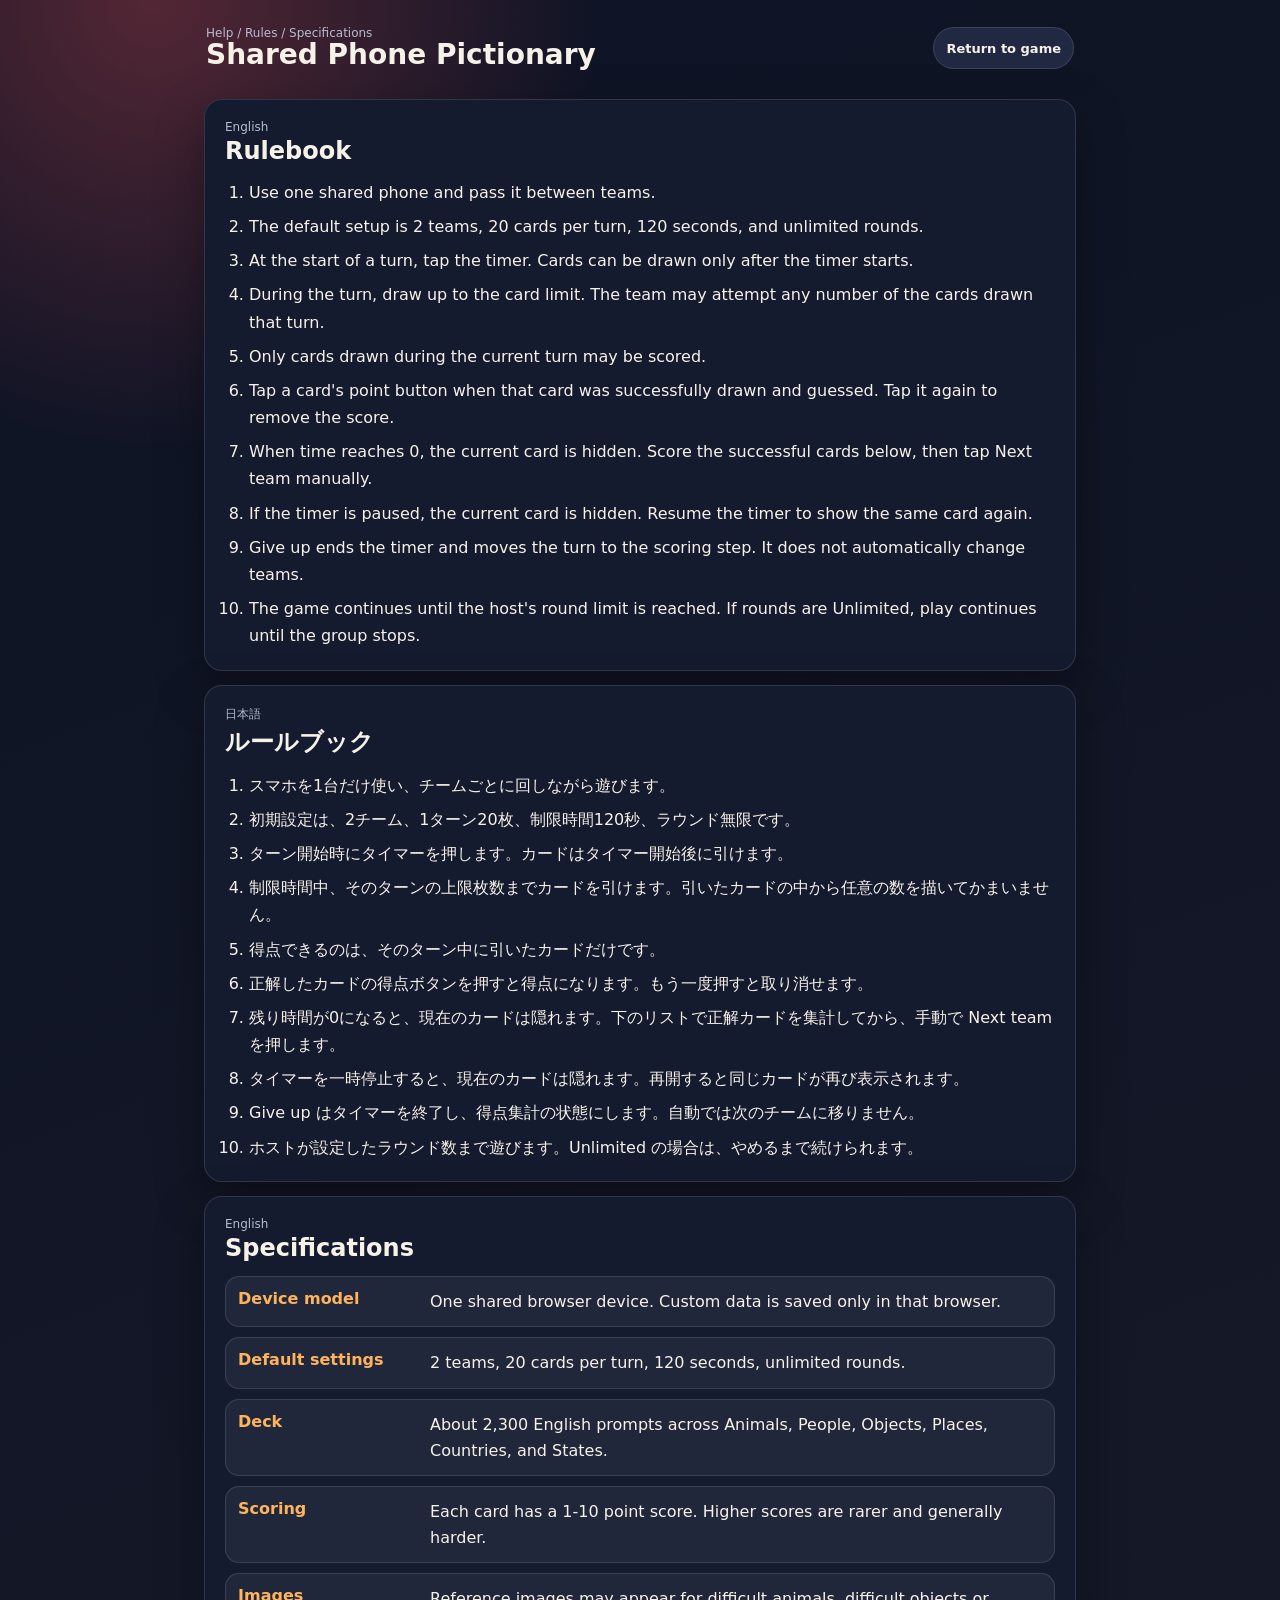
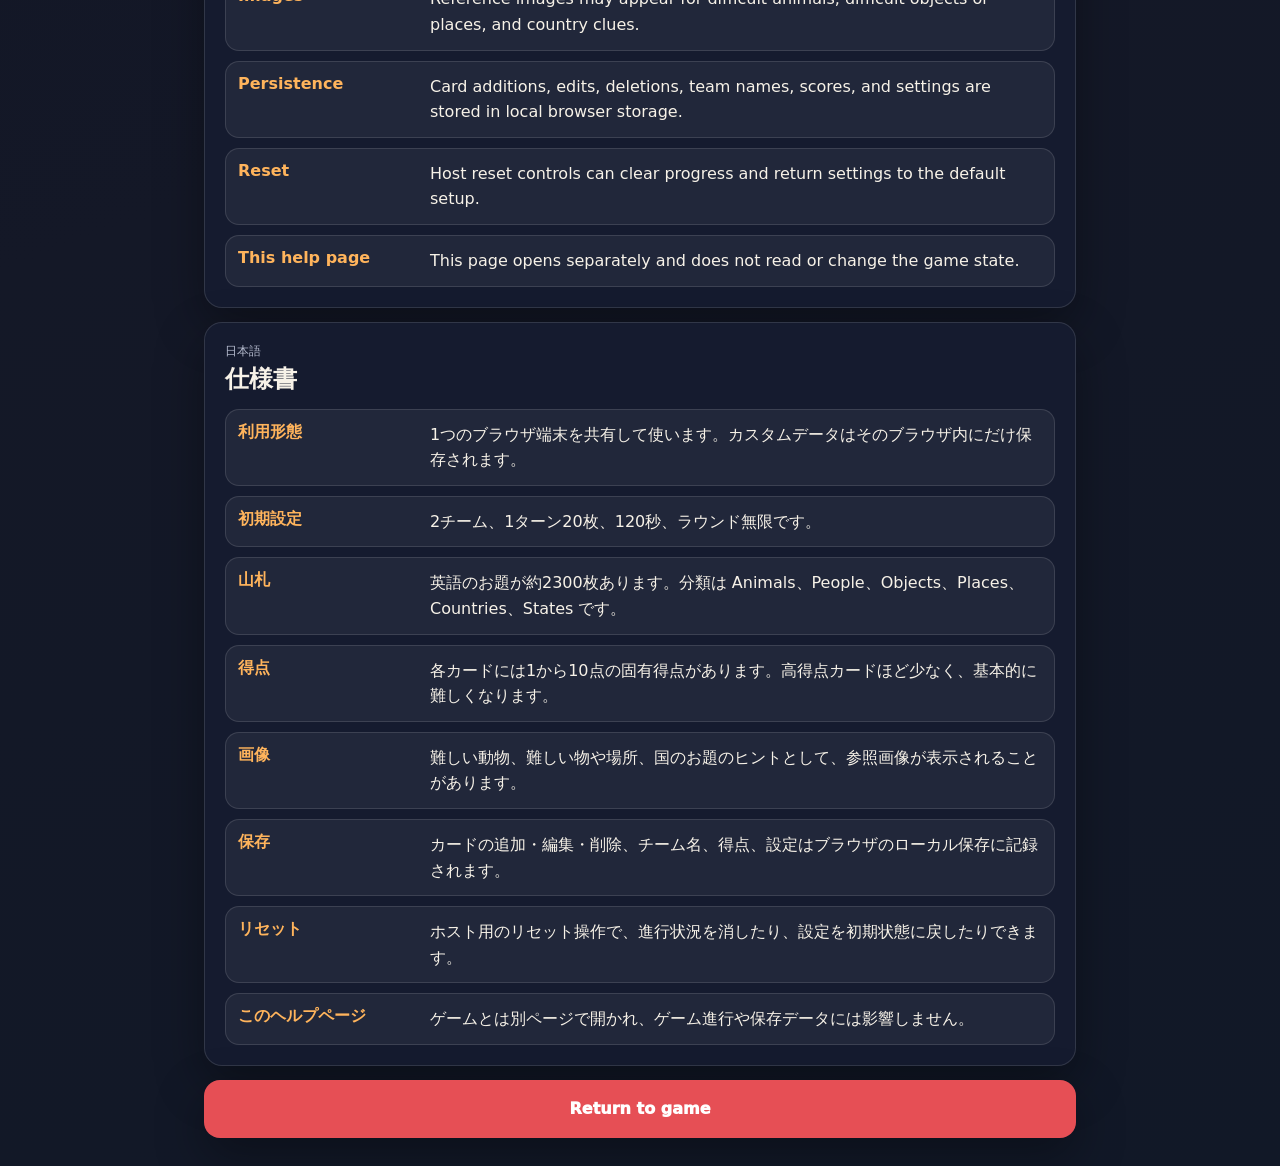
==== rules.html @ 2237b3a7 "Add bilingual rules and specs page" ====
<!doctype html>
<html lang="en">
  <head>
    <meta charset="utf-8" />
    <meta name="viewport" content="width=device-width, initial-scale=1, viewport-fit=cover" />
    <meta name="theme-color" content="#0e1325" />
    <title>Rules and Specs / ルールと仕様</title>
    <link rel="stylesheet" href="styles.css?v=20260805-rules" />
  </head>
  <body>
    <main class="app rules-page">
      <section class="hero rules-hero">
        <div>
          <p class="kicker">Help / Rules / Specifications</p>
          <h1>Shared Phone Pictionary</h1>
        </div>
        <button class="help-button return-to-game" type="button">Return to game</button>
      </section>

      <section class="rules-section">
        <p class="label">English</p>
        <h2>Rulebook</h2>
        <ol>
          <li>Use one shared phone and pass it between teams.</li>
          <li>The default setup is 2 teams, 20 cards per turn, 120 seconds, and unlimited rounds.</li>
          <li>At the start of a turn, tap the timer. Cards can be drawn only after the timer starts.</li>
          <li>During the turn, draw up to the card limit. The team may attempt any number of the cards drawn that turn.</li>
          <li>Only cards drawn during the current turn may be scored.</li>
          <li>Tap a card's point button when that card was successfully drawn and guessed. Tap it again to remove the score.</li>
          <li>When time reaches 0, the current card is hidden. Score the successful cards below, then tap Next team manually.</li>
          <li>If the timer is paused, the current card is hidden. Resume the timer to show the same card again.</li>
          <li>Give up ends the timer and moves the turn to the scoring step. It does not automatically change teams.</li>
          <li>The game continues until the host's round limit is reached. If rounds are Unlimited, play continues until the group stops.</li>
        </ol>
      </section>

      <section class="rules-section">
        <p class="label">日本語</p>
        <h2>ルールブック</h2>
        <ol>
          <li>スマホを1台だけ使い、チームごとに回しながら遊びます。</li>
          <li>初期設定は、2チーム、1ターン20枚、制限時間120秒、ラウンド無限です。</li>
          <li>ターン開始時にタイマーを押します。カードはタイマー開始後に引けます。</li>
          <li>制限時間中、そのターンの上限枚数までカードを引けます。引いたカードの中から任意の数を描いてかまいません。</li>
          <li>得点できるのは、そのターン中に引いたカードだけです。</li>
          <li>正解したカードの得点ボタンを押すと得点になります。もう一度押すと取り消せます。</li>
          <li>残り時間が0になると、現在のカードは隠れます。下のリストで正解カードを集計してから、手動で Next team を押します。</li>
          <li>タイマーを一時停止すると、現在のカードは隠れます。再開すると同じカードが再び表示されます。</li>
          <li>Give up はタイマーを終了し、得点集計の状態にします。自動では次のチームに移りません。</li>
          <li>ホストが設定したラウンド数まで遊びます。Unlimited の場合は、やめるまで続けられます。</li>
        </ol>
      </section>

      <section class="rules-section">
        <p class="label">English</p>
        <h2>Specifications</h2>
        <dl class="spec-list">
          <div><dt>Device model</dt><dd>One shared browser device. Custom data is saved only in that browser.</dd></div>
          <div><dt>Default settings</dt><dd>2 teams, 20 cards per turn, 120 seconds, unlimited rounds.</dd></div>
          <div><dt>Deck</dt><dd>About 2,300 English prompts across Animals, People, Objects, Places, Countries, and States.</dd></div>
          <div><dt>Scoring</dt><dd>Each card has a 1-10 point score. Higher scores are rarer and generally harder.</dd></div>
          <div><dt>Images</dt><dd>Reference images may appear for difficult animals, difficult objects or places, and country clues.</dd></div>
          <div><dt>Persistence</dt><dd>Card additions, edits, deletions, team names, scores, and settings are stored in local browser storage.</dd></div>
          <div><dt>Reset</dt><dd>Host reset controls can clear progress and return settings to the default setup.</dd></div>
          <div><dt>This help page</dt><dd>This page opens separately and does not read or change the game state.</dd></div>
        </dl>
      </section>

      <section class="rules-section">
        <p class="label">日本語</p>
        <h2>仕様書</h2>
        <dl class="spec-list">
          <div><dt>利用形態</dt><dd>1つのブラウザ端末を共有して使います。カスタムデータはそのブラウザ内にだけ保存されます。</dd></div>
          <div><dt>初期設定</dt><dd>2チーム、1ターン20枚、120秒、ラウンド無限です。</dd></div>
          <div><dt>山札</dt><dd>英語のお題が約2300枚あります。分類は Animals、People、Objects、Places、Countries、States です。</dd></div>
          <div><dt>得点</dt><dd>各カードには1から10点の固有得点があります。高得点カードほど少なく、基本的に難しくなります。</dd></div>
          <div><dt>画像</dt><dd>難しい動物、難しい物や場所、国のお題のヒントとして、参照画像が表示されることがあります。</dd></div>
          <div><dt>保存</dt><dd>カードの追加・編集・削除、チーム名、得点、設定はブラウザのローカル保存に記録されます。</dd></div>
          <div><dt>リセット</dt><dd>ホスト用のリセット操作で、進行状況を消したり、設定を初期状態に戻したりできます。</dd></div>
          <div><dt>このヘルプページ</dt><dd>ゲームとは別ページで開かれ、ゲーム進行や保存データには影響しません。</dd></div>
        </dl>
      </section>

      <button class="return-bar return-to-game" type="button">Return to game</button>
    </main>
    <script>
      document.querySelectorAll(".return-to-game").forEach((button) => {
        button.addEventListener("click", () => {
          if (window.opener && !window.opener.closed) {
            window.opener.focus();
            window.close();
            window.setTimeout(() => {
              if (!window.closed) window.location.href = "index.html";
            }, 150);
            return;
          }
          window.location.href = "index.html";
        });
      });
    </script>
  </body>
</html>
---- styles.css ----
:root {
  --bg: #0e1325;
  --surface: #171d33;
  --surface-2: #202842;
  --text: #f7f2e8;
  --muted: #b7bdd0;
  --accent: #e64f55;
  --accent-2: #ffb45c;
  --line: rgba(255, 255, 255, 0.12);
  --shadow: 0 18px 48px rgba(0, 0, 0, 0.34);
  font-family: system-ui, -apple-system, BlinkMacSystemFont, "Segoe UI", sans-serif;
}

* {
  box-sizing: border-box;
}

body {
  margin: 0;
  min-height: 100vh;
  background:
    radial-gradient(circle at 12% 0%, color-mix(in srgb, var(--accent) 32%, transparent), transparent 28rem),
    linear-gradient(160deg, var(--bg), #141827 58%, #111827);
  color: var(--text);
}

button,
input,
select {
  font: inherit;
}

button {
  border: 0;
  color: inherit;
  cursor: pointer;
}

button:disabled {
  cursor: not-allowed;
  opacity: 0.45;
}

.app {
  width: min(100%, 560px);
  margin: 0 auto;
  padding: max(16px, env(safe-area-inset-top)) 14px max(28px, env(safe-area-inset-bottom));
}

.hero {
  display: flex;
  align-items: center;
  justify-content: space-between;
  gap: 12px;
  padding: 6px 2px 14px;
}

.kicker,
.label,
.subtle {
  margin: 0;
  color: var(--muted);
  font-size: 12px;
  letter-spacing: 0;
}

h1,
h2,
h3,
p {
  margin-top: 0;
}

h1 {
  margin-bottom: 0;
  font-size: 28px;
  line-height: 1.1;
}

h2 {
  margin-bottom: 0;
  font-size: 24px;
}

.icon-button {
  width: 46px;
  height: 46px;
  border-radius: 50%;
  background: var(--surface-2);
  box-shadow: inset 0 0 0 1px var(--line);
}

.hero-actions {
  display: flex;
  align-items: center;
  gap: 8px;
  flex-shrink: 0;
}

.help-button {
  min-height: 42px;
  display: inline-flex;
  align-items: center;
  justify-content: center;
  padding: 0 13px;
  border-radius: 999px;
  background: var(--surface-2);
  box-shadow: inset 0 0 0 1px var(--line);
  color: var(--text);
  font-size: 13px;
  font-weight: 900;
  text-decoration: none;
  white-space: nowrap;
}

.help-button.return-to-game {
  border: 0;
  cursor: pointer;
}

.rules-banner {
  min-height: 58px;
  margin-bottom: 14px;
  padding: 12px 15px;
  display: flex;
  align-items: center;
  justify-content: space-between;
  gap: 12px;
  border-radius: 18px;
  background: linear-gradient(135deg, color-mix(in srgb, var(--accent-2) 86%, white), var(--accent));
  color: #22160d;
  box-shadow: 0 14px 34px rgba(0, 0, 0, 0.24);
  text-decoration: none;
}

.rules-banner strong {
  font-size: 18px;
  font-weight: 950;
}

.rules-banner span {
  color: rgba(34, 22, 13, 0.76);
  font-size: 13px;
  font-weight: 850;
  text-align: right;
}

.turn-card,
.panel,
.host {
  background: color-mix(in srgb, var(--surface) 92%, black);
  border: 1px solid var(--line);
  border-radius: 22px;
  box-shadow: var(--shadow);
}

.turn-card {
  padding: 18px;
}

.turn-top,
.timer-row,
.panel-head,
.host-actions {
  display: flex;
  align-items: center;
  justify-content: space-between;
  gap: 12px;
}

.round-pill {
  min-width: 56px;
  padding: 8px 10px;
  border-radius: 999px;
  background: color-mix(in srgb, var(--accent) 20%, var(--surface-2));
  text-align: center;
  font-weight: 800;
}

.timer-row {
  margin: 18px 0;
}

.timer {
  flex: 1;
  min-height: 92px;
  border-radius: 20px;
  background: var(--accent);
  box-shadow: inset 0 -8px 0 rgba(0, 0, 0, 0.12);
  display: grid;
  place-content: center;
}

.timer span {
  display: block;
  font-size: 48px;
  font-weight: 900;
  line-height: 0.95;
}

.timer small {
  color: rgba(255, 255, 255, 0.84);
  font-weight: 700;
}

.give-up {
  width: 108px;
  min-height: 92px;
  border-radius: 18px;
  background: #343b53;
  font-weight: 800;
}

.prompt {
  min-height: 184px;
  padding: 18px;
  border-radius: 20px;
  background:
    linear-gradient(135deg, rgba(255, 255, 255, 0.09), rgba(255, 255, 255, 0.02)),
    color-mix(in srgb, var(--accent) 12%, var(--surface-2));
  border: 1px solid var(--line);
}

.prompt-image {
  width: 100%;
  margin-bottom: 14px;
  display: grid;
  grid-template-columns: repeat(auto-fit, minmax(128px, 1fr));
  gap: 10px;
}

.prompt-image figure {
  margin: 0;
  overflow: hidden;
  border-radius: 16px;
  background: rgba(0, 0, 0, 0.18);
  border: 1px solid var(--line);
}

.prompt-image img {
  display: block;
  width: 100%;
  aspect-ratio: 16 / 10;
  object-fit: cover;
}

.prompt-image figcaption {
  padding: 7px 9px;
  color: var(--muted);
  font-size: 12px;
  font-weight: 800;
}

.prompt p {
  color: var(--accent-2);
  font-weight: 800;
}

.prompt h3 {
  margin: 12px 0 18px;
  font-size: clamp(34px, 12vw, 56px);
  line-height: 1.03;
  overflow-wrap: anywhere;
}

.prompt.waiting h3 {
  font-size: clamp(30px, 9vw, 44px);
}

.prompt-meta {
  display: flex;
  justify-content: space-between;
  align-items: center;
  color: var(--muted);
}

.prompt-meta strong {
  color: var(--text);
  font-size: 26px;
}

.prompt.waiting .prompt-meta strong:empty {
  display: none;
}

.primary,
.secondary,
.host-actions button,
.card-form button {
  width: 100%;
  min-height: 54px;
  border-radius: 16px;
  background: var(--surface-2);
  color: var(--text);
  font-weight: 900;
}

.primary {
  margin-top: 14px;
  background: linear-gradient(135deg, var(--accent-2), var(--accent));
  color: var(--text);
}

.secondary {
  margin-top: 10px;
  background: var(--surface-2);
}

.panel,
.host {
  margin-top: 14px;
  padding: 16px;
}

.drawn-list,
.scoreboard,
.library-list {
  display: grid;
  gap: 9px;
  margin-top: 12px;
}

.empty {
  color: var(--muted);
  padding: 16px;
  border: 1px dashed var(--line);
  border-radius: 16px;
  text-align: center;
}

.drawn-card,
.score-row,
.library-item {
  display: grid;
  grid-template-columns: 1fr auto;
  gap: 10px;
  align-items: center;
  padding: 12px;
  border-radius: 16px;
  background: rgba(255, 255, 255, 0.055);
  border: 1px solid var(--line);
}

.drawn-card.scored {
  background: color-mix(in srgb, var(--accent) 26%, var(--surface-2));
  border-color: color-mix(in srgb, var(--accent) 70%, white);
}

.card-title {
  margin: 0 0 4px;
  font-weight: 850;
  overflow-wrap: anywhere;
}

.card-info {
  color: var(--muted);
  font-size: 12px;
}

.score-button,
.detail-button,
.mini-button {
  min-height: 40px;
  padding: 0 12px;
  border-radius: 12px;
  background: var(--surface-2);
  font-weight: 850;
}

.score-button.on {
  background: var(--accent-2);
  color: #25170c;
}

.score-row {
  grid-template-columns: auto 1fr auto;
}

.team-dot {
  width: 18px;
  height: 18px;
  border-radius: 50%;
  background: var(--accent);
}

.score-detail {
  grid-column: 1 / -1;
  display: none;
  color: var(--muted);
  font-size: 13px;
  line-height: 1.6;
}

.score-row.open .score-detail {
  display: block;
}

.host summary {
  cursor: pointer;
  font-weight: 900;
  min-height: 42px;
  display: flex;
  align-items: center;
}

.host-grid,
.card-form {
  display: grid;
  grid-template-columns: repeat(2, 1fr);
  gap: 10px;
  margin-top: 12px;
}

label {
  color: var(--muted);
  font-size: 12px;
  font-weight: 800;
}

input,
select {
  width: 100%;
  min-height: 44px;
  margin-top: 5px;
  border: 1px solid var(--line);
  border-radius: 12px;
  background: #11172a;
  color: var(--text);
  padding: 0 12px;
}

.host-actions {
  margin-top: 12px;
  display: grid;
  grid-template-columns: 1fr;
}

.team-editor,
.library {
  margin-top: 18px;
}

#teamNameList {
  display: grid;
  gap: 8px;
  margin-top: 8px;
}

.team-name-row {
  display: grid;
  grid-template-columns: 26px 1fr;
  gap: 8px;
  align-items: center;
}

.team-name-row i {
  width: 22px;
  height: 22px;
  border-radius: 50%;
  background: var(--team-color);
}

.card-form {
  grid-template-columns: 1fr 0.8fr 0.6fr;
}

.card-form button {
  grid-column: 1 / -1;
}

.library-list {
  max-height: 340px;
  overflow: auto;
  padding-right: 2px;
}

.library-item {
  grid-template-columns: auto 1fr auto auto;
}

.library-item input,
.library-item select {
  margin: 0;
}

.card-number {
  min-width: 72px;
  color: var(--accent-2);
  font-size: 12px;
  font-weight: 900;
}

.finished {
  pointer-events: none;
  opacity: 0.72;
}

.rules-page {
  width: min(100%, 900px);
}

.rules-hero {
  padding-top: 10px;
}

.rules-section {
  margin-top: 14px;
  padding: 20px;
  background: color-mix(in srgb, var(--surface) 92%, black);
  border: 1px solid var(--line);
  border-radius: 18px;
  box-shadow: var(--shadow);
}

.return-bar {
  width: 100%;
  min-height: 58px;
  margin-top: 14px;
  border-radius: 16px;
  background: var(--accent);
  color: white;
  font-weight: 950;
  box-shadow: var(--shadow);
}

.rules-section h2 {
  margin: 3px 0 14px;
}

.rules-section ol {
  margin: 0;
  padding-left: 24px;
  line-height: 1.7;
}

.rules-section li + li {
  margin-top: 7px;
}

.spec-list {
  display: grid;
  gap: 10px;
  margin: 0;
}

.spec-list div {
  display: grid;
  grid-template-columns: 180px 1fr;
  gap: 12px;
  padding: 12px;
  border-radius: 14px;
  background: rgba(255, 255, 255, 0.055);
  border: 1px solid var(--line);
}

.spec-list dt {
  color: var(--accent-2);
  font-weight: 900;
}

.spec-list dd {
  margin: 0;
  color: var(--text);
  line-height: 1.6;
}

@media (max-width: 380px) {
  .timer span {
    font-size: 40px;
  }

  .give-up {
    width: 92px;
  }

  .host-grid {
    grid-template-columns: 1fr;
  }

  .library-item {
    grid-template-columns: 1fr auto;
  }

  .library-item input {
    grid-column: 1 / -1;
  }

  .hero {
    align-items: flex-start;
  }

  .hero-actions {
    flex-direction: column;
  }

  .spec-list div {
    grid-template-columns: 1fr;
  }
}
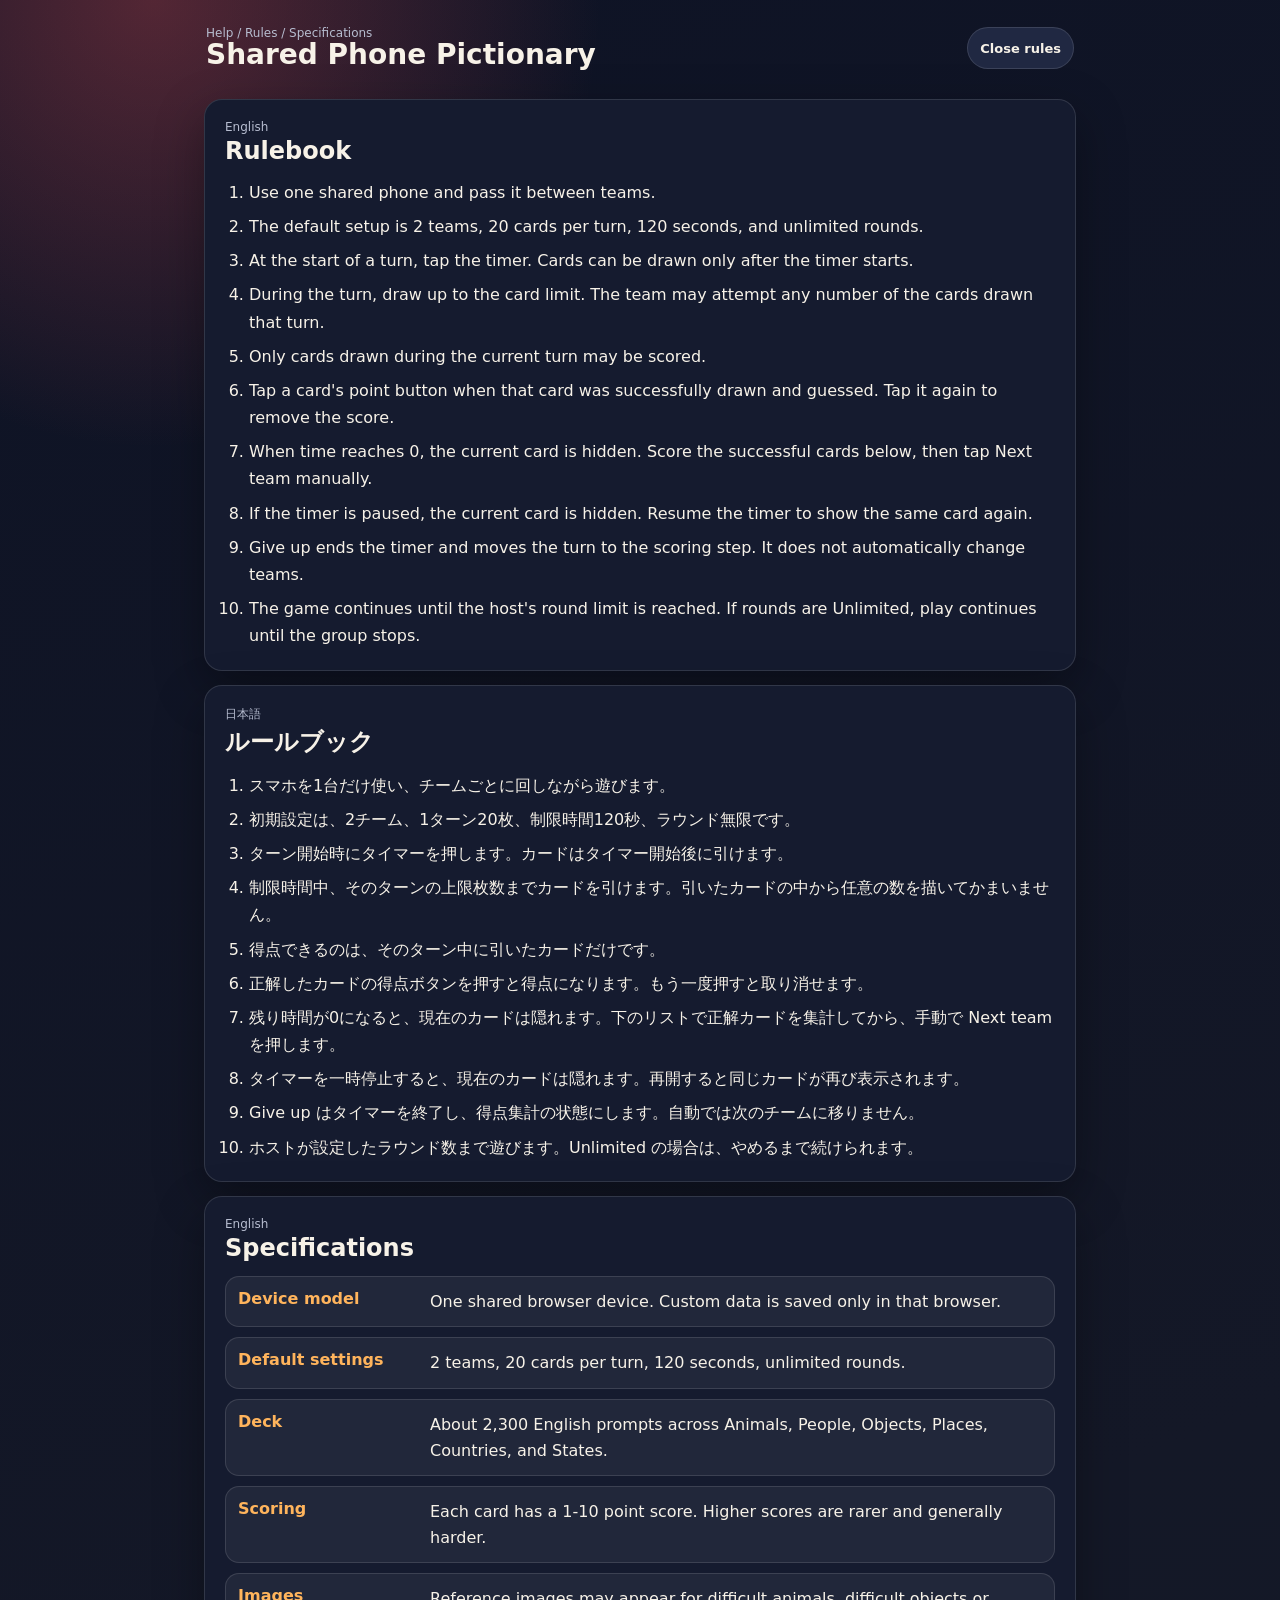
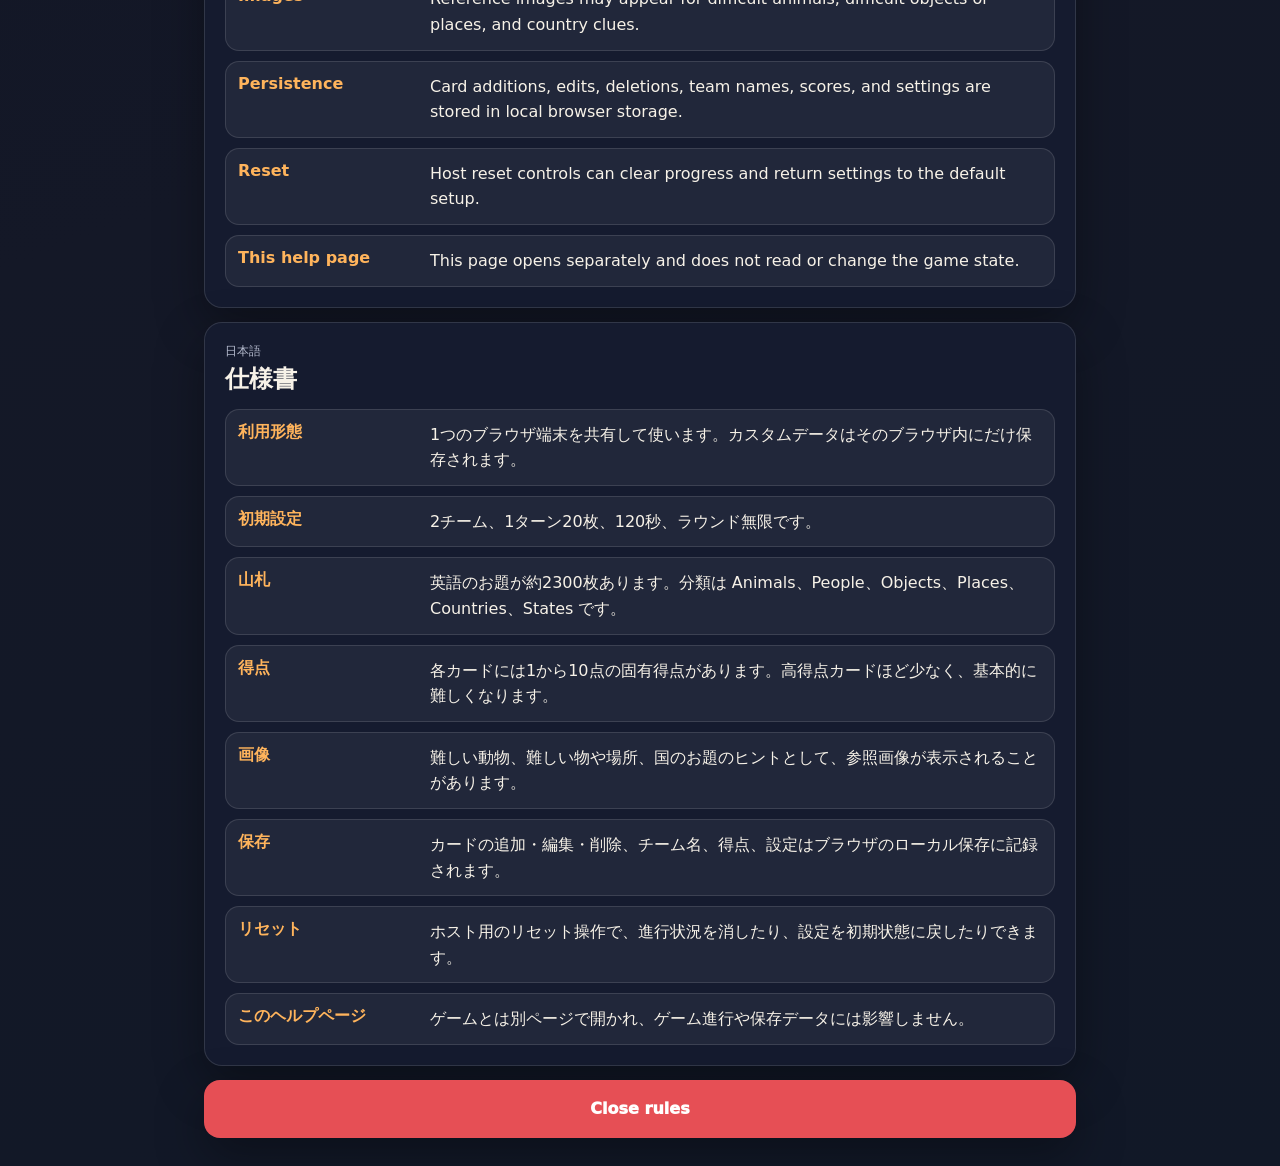
==== commit 2d9dc3bf: "Show closed message when rules tab cannot close" ====
--- a/rules.html
+++ b/rules.html
@@ -14,7 +14,7 @@
           <p class="kicker">Help / Rules / Specifications</p>
           <h1>Shared Phone Pictionary</h1>
         </div>
-        <button class="help-button return-to-game" type="button">Return to game</button>
+        <button class="help-button return-to-game" type="button">Close rules</button>
       </section>
 
       <section class="rules-section">
@@ -81,20 +81,35 @@
         </dl>
       </section>
 
-      <button class="return-bar return-to-game" type="button">Return to game</button>
+      <section class="rules-closed" id="rulesClosed" hidden>
+        <p class="label">Rules closed</p>
+        <h2>Return to the game tab</h2>
+        <p>This rulebook did not change the game. You can close this tab or switch back to the original game tab.</p>
+        <p>ルールブックはゲームに影響していません。このタブを閉じるか、元のゲームタブに戻ってください。</p>
+      </section>
+
+      <button class="return-bar return-to-game" type="button">Close rules</button>
     </main>
     <script>
+      function showClosedMessage() {
+        document.querySelectorAll(".rules-section, .rules-hero, .return-bar").forEach((item) => {
+          item.hidden = true;
+        });
+        document.getElementById("rulesClosed").hidden = false;
+        document.title = "Rules closed / ルールブックを閉じました";
+      }
+
       document.querySelectorAll(".return-to-game").forEach((button) => {
         button.addEventListener("click", () => {
           if (window.opener && !window.opener.closed) {
             window.opener.focus();
             window.close();
             window.setTimeout(() => {
-              if (!window.closed) window.location.href = "index.html";
+              if (!window.closed) showClosedMessage();
             }, 150);
             return;
           }
-          window.location.href = "index.html";
+          showClosedMessage();
         });
       });
     </script>
--- a/styles.css
+++ b/styles.css
@@ -503,7 +503,8 @@
   padding-top: 10px;
 }
 
-.rules-section {
+.rules-section,
+.rules-closed {
   margin-top: 14px;
   padding: 20px;
   background: color-mix(in srgb, var(--surface) 92%, black);
@@ -527,6 +528,27 @@
   margin: 3px 0 14px;
 }
 
+.rules-closed {
+  min-height: 70vh;
+  display: grid;
+  align-content: center;
+}
+
+.rules-closed[hidden] {
+  display: none;
+}
+
+.rules-closed h2 {
+  margin: 4px 0 12px;
+  font-size: 34px;
+}
+
+.rules-closed p {
+  margin-bottom: 10px;
+  color: var(--muted);
+  line-height: 1.6;
+}
+
 .rules-section ol {
   margin: 0;
   padding-left: 24px;
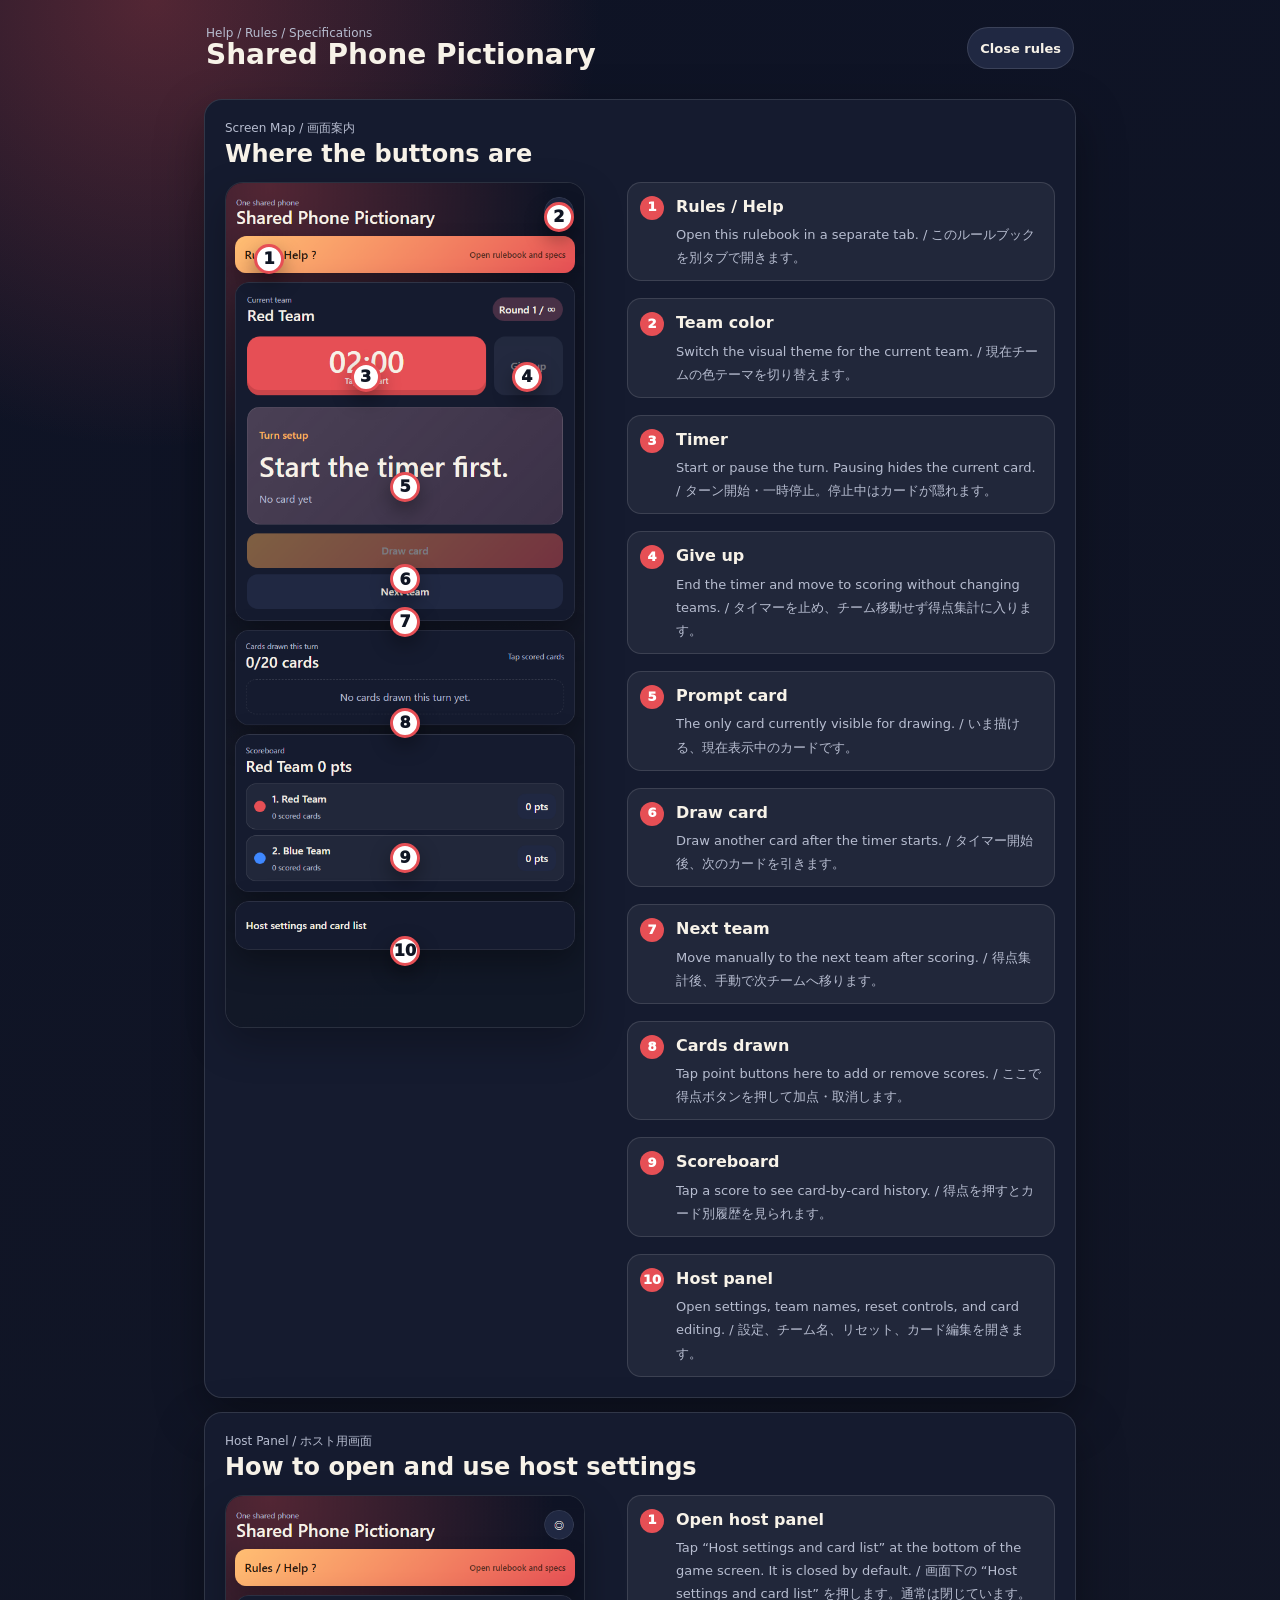
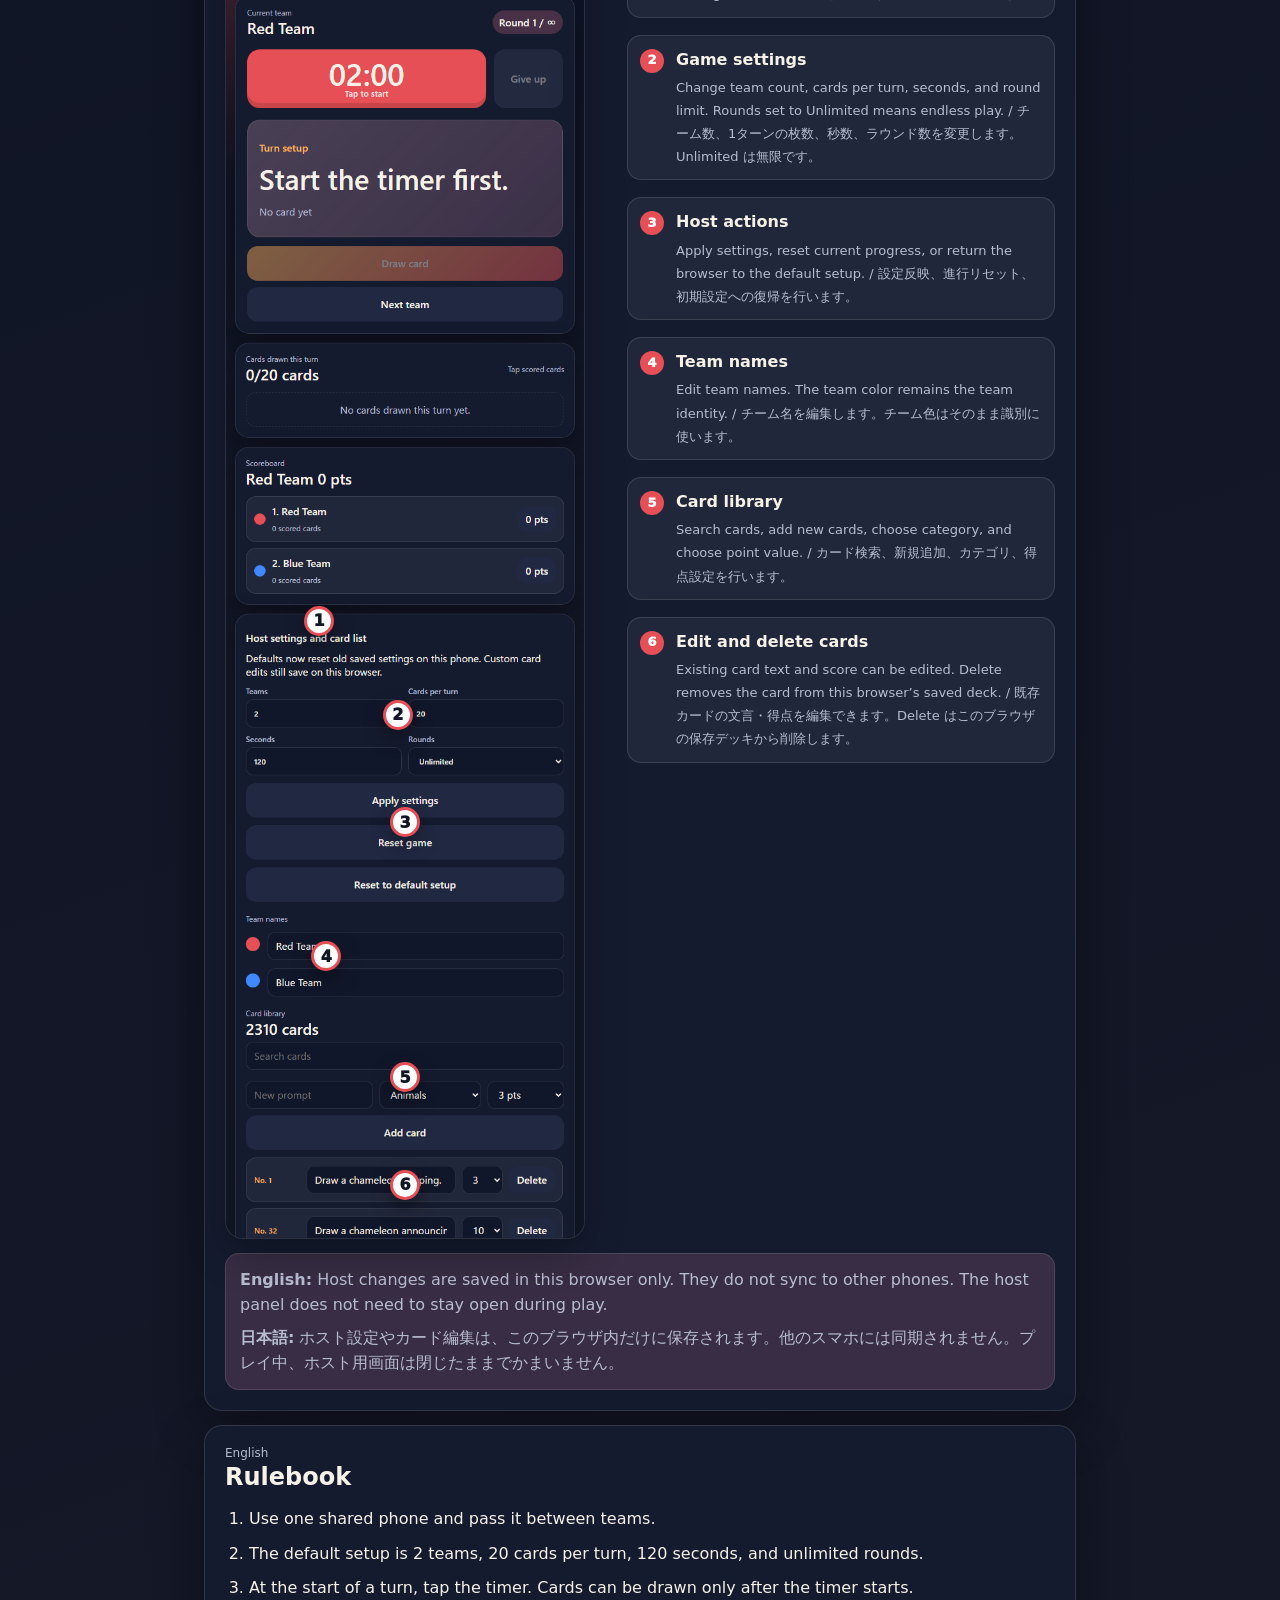
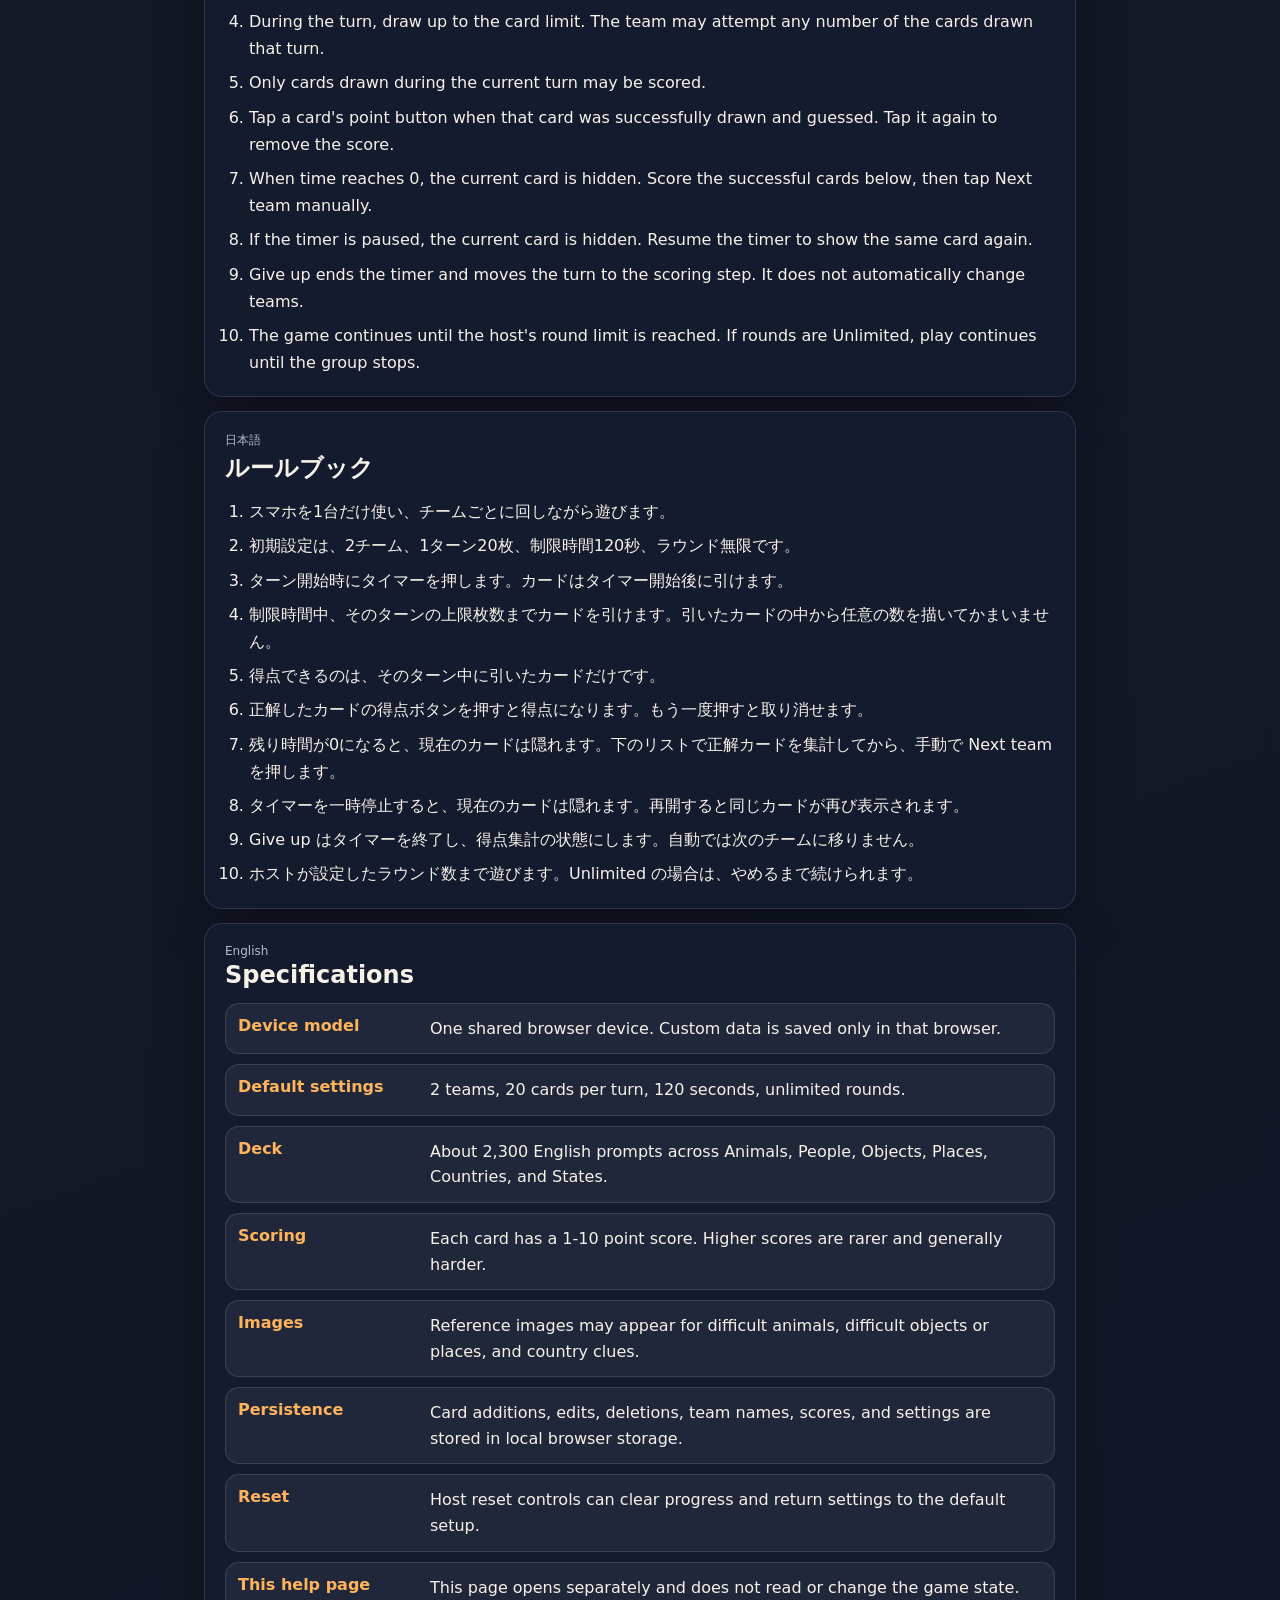
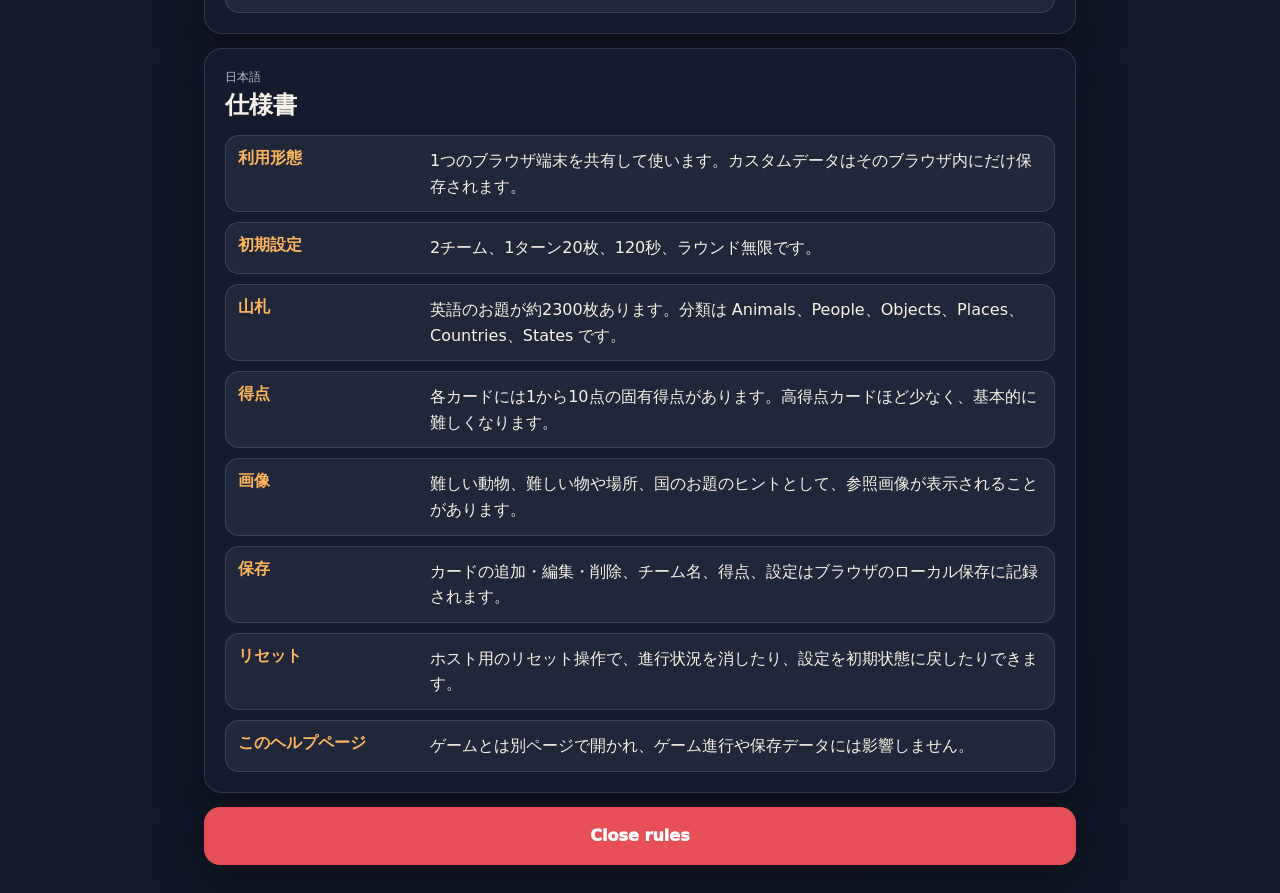
==== commit d2d2f298: "Add visual guide and host panel documentation" ====
--- a/rules.html
+++ b/rules.html
@@ -5,7 +5,7 @@
     <meta name="viewport" content="width=device-width, initial-scale=1, viewport-fit=cover" />
     <meta name="theme-color" content="#0e1325" />
     <title>Rules and Specs / ルールと仕様</title>
-    <link rel="stylesheet" href="styles.css?v=20260805-rules" />
+    <link rel="stylesheet" href="styles.css?v=20260805-guide" />
   </head>
   <body>
     <main class="app rules-page">
@@ -15,6 +15,66 @@
           <h1>Shared Phone Pictionary</h1>
         </div>
         <button class="help-button return-to-game" type="button">Close rules</button>
+      </section>
+
+      <section class="rules-section">
+        <p class="label">Screen Map / 画面案内</p>
+        <h2>Where the buttons are</h2>
+        <div class="screen-guide">
+          <div class="screenshot-frame">
+            <img src="assets/game-screen.png" alt="Main game screen with numbered button locations" />
+            <span class="callout" style="--x: 12%; --y: 9%;">1</span>
+            <span class="callout" style="--x: 93%; --y: 4%;">2</span>
+            <span class="callout" style="--x: 39%; --y: 23%;">3</span>
+            <span class="callout" style="--x: 84%; --y: 23%;">4</span>
+            <span class="callout" style="--x: 50%; --y: 36%;">5</span>
+            <span class="callout" style="--x: 50%; --y: 47%;">6</span>
+            <span class="callout" style="--x: 50%; --y: 52%;">7</span>
+            <span class="callout" style="--x: 50%; --y: 64%;">8</span>
+            <span class="callout" style="--x: 50%; --y: 80%;">9</span>
+            <span class="callout" style="--x: 50%; --y: 91%;">10</span>
+          </div>
+          <ol class="guide-list">
+            <li><strong>Rules / Help</strong><span>Open this rulebook in a separate tab. / このルールブックを別タブで開きます。</span></li>
+            <li><strong>Team color</strong><span>Switch the visual theme for the current team. / 現在チームの色テーマを切り替えます。</span></li>
+            <li><strong>Timer</strong><span>Start or pause the turn. Pausing hides the current card. / ターン開始・一時停止。停止中はカードが隠れます。</span></li>
+            <li><strong>Give up</strong><span>End the timer and move to scoring without changing teams. / タイマーを止め、チーム移動せず得点集計に入ります。</span></li>
+            <li><strong>Prompt card</strong><span>The only card currently visible for drawing. / いま描ける、現在表示中のカードです。</span></li>
+            <li><strong>Draw card</strong><span>Draw another card after the timer starts. / タイマー開始後、次のカードを引きます。</span></li>
+            <li><strong>Next team</strong><span>Move manually to the next team after scoring. / 得点集計後、手動で次チームへ移ります。</span></li>
+            <li><strong>Cards drawn</strong><span>Tap point buttons here to add or remove scores. / ここで得点ボタンを押して加点・取消します。</span></li>
+            <li><strong>Scoreboard</strong><span>Tap a score to see card-by-card history. / 得点を押すとカード別履歴を見られます。</span></li>
+            <li><strong>Host panel</strong><span>Open settings, team names, reset controls, and card editing. / 設定、チーム名、リセット、カード編集を開きます。</span></li>
+          </ol>
+        </div>
+      </section>
+
+      <section class="rules-section">
+        <p class="label">Host Panel / ホスト用画面</p>
+        <h2>How to open and use host settings</h2>
+        <div class="screen-guide">
+          <div class="screenshot-frame">
+            <img src="assets/host-screen.png" alt="Host settings panel with numbered control locations" />
+            <span class="callout" style="--x: 26%; --y: 54%;">1</span>
+            <span class="callout" style="--x: 48%; --y: 61%;">2</span>
+            <span class="callout" style="--x: 50%; --y: 69%;">3</span>
+            <span class="callout" style="--x: 28%; --y: 79%;">4</span>
+            <span class="callout" style="--x: 50%; --y: 88%;">5</span>
+            <span class="callout" style="--x: 50%; --y: 96%;">6</span>
+          </div>
+          <ol class="guide-list">
+            <li><strong>Open host panel</strong><span>Tap “Host settings and card list” at the bottom of the game screen. It is closed by default. / 画面下の “Host settings and card list” を押します。通常は閉じています。</span></li>
+            <li><strong>Game settings</strong><span>Change team count, cards per turn, seconds, and round limit. Rounds set to Unlimited means endless play. / チーム数、1ターンの枚数、秒数、ラウンド数を変更します。Unlimited は無限です。</span></li>
+            <li><strong>Host actions</strong><span>Apply settings, reset current progress, or return the browser to the default setup. / 設定反映、進行リセット、初期設定への復帰を行います。</span></li>
+            <li><strong>Team names</strong><span>Edit team names. The team color remains the team identity. / チーム名を編集します。チーム色はそのまま識別に使います。</span></li>
+            <li><strong>Card library</strong><span>Search cards, add new cards, choose category, and choose point value. / カード検索、新規追加、カテゴリ、得点設定を行います。</span></li>
+            <li><strong>Edit and delete cards</strong><span>Existing card text and score can be edited. Delete removes the card from this browser’s saved deck. / 既存カードの文言・得点を編集できます。Delete はこのブラウザの保存デッキから削除します。</span></li>
+          </ol>
+        </div>
+        <div class="host-spec-note">
+          <p><strong>English:</strong> Host changes are saved in this browser only. They do not sync to other phones. The host panel does not need to stay open during play.</p>
+          <p><strong>日本語:</strong> ホスト設定やカード編集は、このブラウザ内だけに保存されます。他のスマホには同期されません。プレイ中、ホスト用画面は閉じたままでかまいません。</p>
+        </div>
       </section>
 
       <section class="rules-section">
--- a/styles.css
+++ b/styles.css
@@ -559,6 +559,108 @@
   margin-top: 7px;
 }
 
+.screen-guide {
+  display: grid;
+  grid-template-columns: minmax(260px, 360px) 1fr;
+  gap: 18px;
+  align-items: start;
+}
+
+.screenshot-frame {
+  position: relative;
+  overflow: hidden;
+  border-radius: 18px;
+  border: 1px solid var(--line);
+  background: #0d1324;
+  box-shadow: 0 16px 38px rgba(0, 0, 0, 0.26);
+}
+
+.screenshot-frame img {
+  display: block;
+  width: 100%;
+  height: auto;
+}
+
+.callout {
+  position: absolute;
+  left: var(--x);
+  top: var(--y);
+  width: 30px;
+  height: 30px;
+  transform: translate(-50%, -50%);
+  display: grid;
+  place-items: center;
+  border-radius: 50%;
+  background: #ffffff;
+  color: #101624;
+  border: 3px solid var(--accent);
+  font-weight: 950;
+  box-shadow: 0 8px 20px rgba(0, 0, 0, 0.36);
+}
+
+.guide-list {
+  display: grid;
+  gap: 10px;
+  margin: 0;
+  padding: 0;
+  list-style: none;
+  counter-reset: guide;
+}
+
+.guide-list li {
+  counter-increment: guide;
+  position: relative;
+  padding: 12px 12px 12px 48px;
+  border-radius: 14px;
+  background: rgba(255, 255, 255, 0.055);
+  border: 1px solid var(--line);
+  line-height: 1.45;
+}
+
+.guide-list li::before {
+  content: counter(guide);
+  position: absolute;
+  left: 12px;
+  top: 13px;
+  width: 24px;
+  height: 24px;
+  display: grid;
+  place-items: center;
+  border-radius: 50%;
+  background: var(--accent);
+  color: white;
+  font-size: 13px;
+  font-weight: 950;
+}
+
+.guide-list strong {
+  display: block;
+  margin-bottom: 4px;
+}
+
+.guide-list span {
+  color: var(--muted);
+  font-size: 13px;
+}
+
+.host-spec-note {
+  margin-top: 14px;
+  padding: 14px;
+  border-radius: 14px;
+  background: color-mix(in srgb, var(--accent) 12%, var(--surface-2));
+  border: 1px solid var(--line);
+}
+
+.host-spec-note p {
+  margin: 0;
+  color: var(--muted);
+  line-height: 1.55;
+}
+
+.host-spec-note p + p {
+  margin-top: 8px;
+}
+
 .spec-list {
   display: grid;
   gap: 10px;
@@ -618,4 +720,8 @@
   .spec-list div {
     grid-template-columns: 1fr;
   }
-}
+
+  .screen-guide {
+    grid-template-columns: 1fr;
+  }
+}
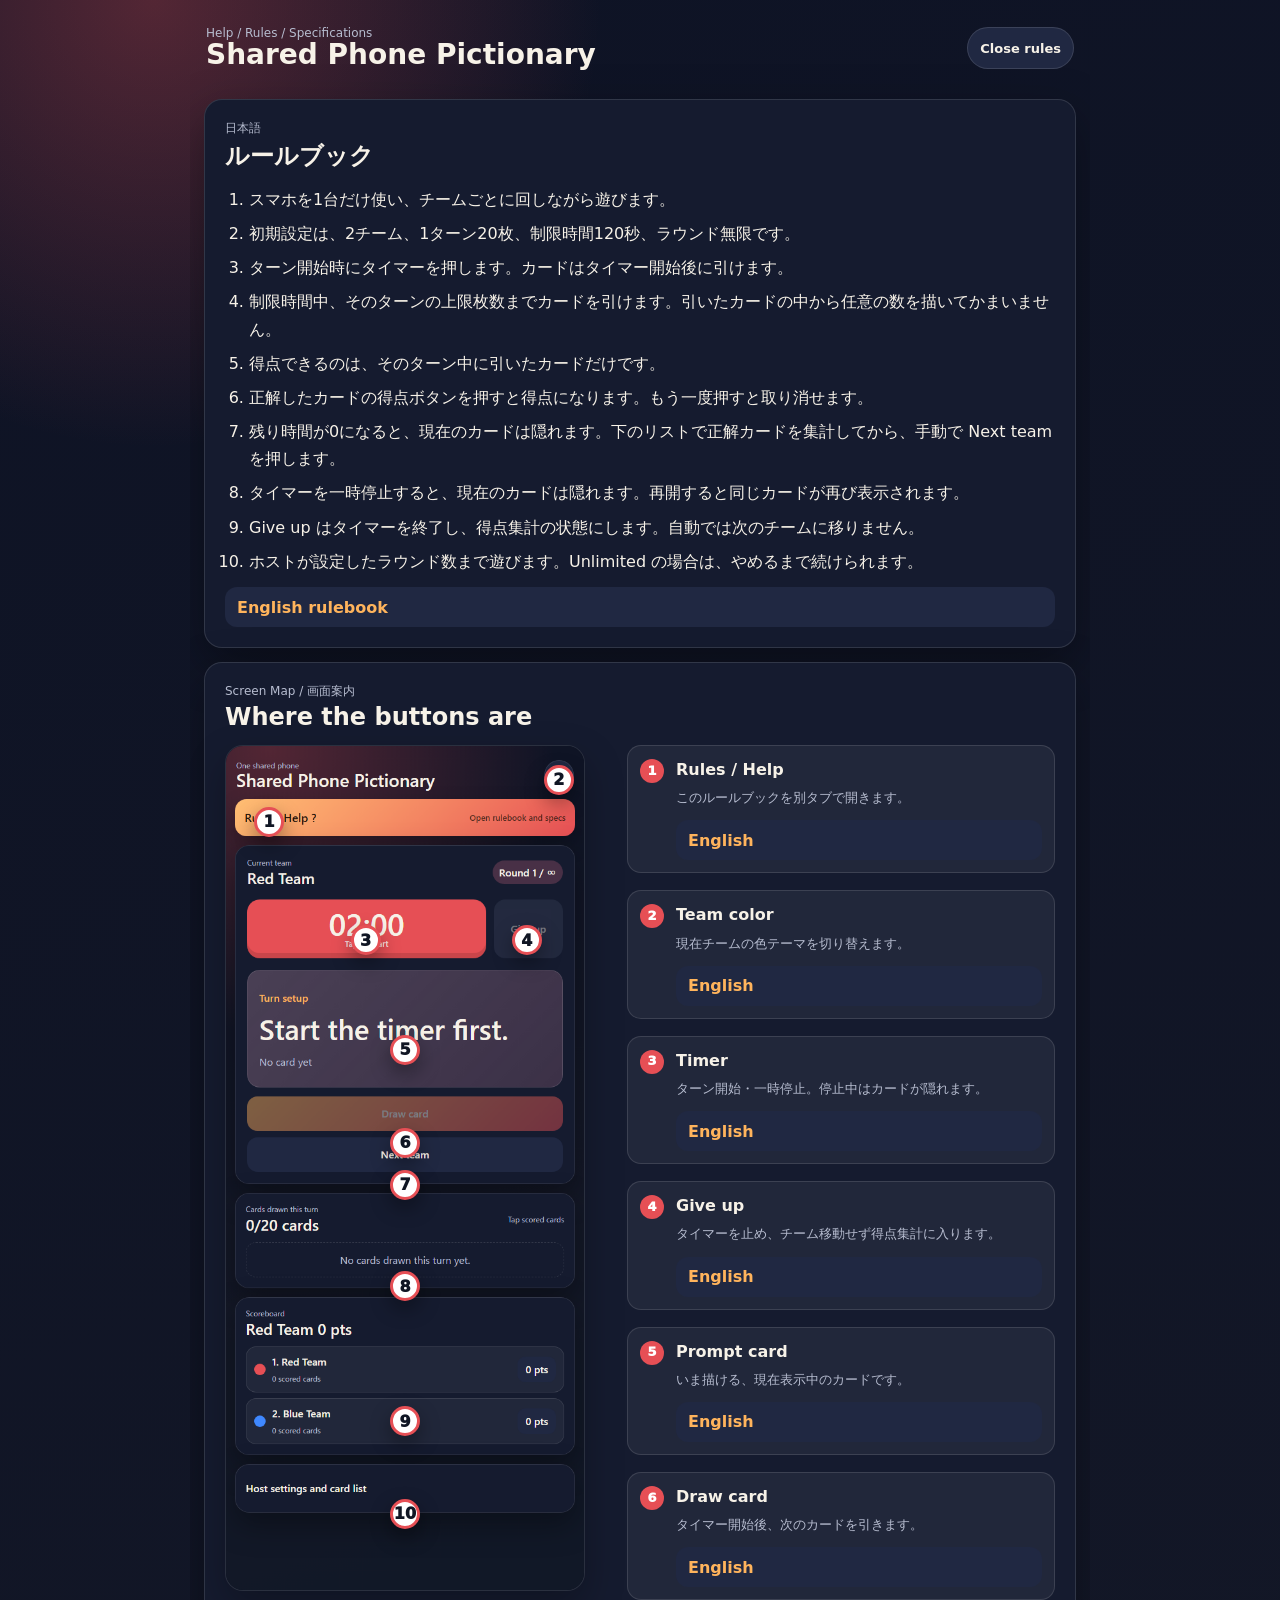
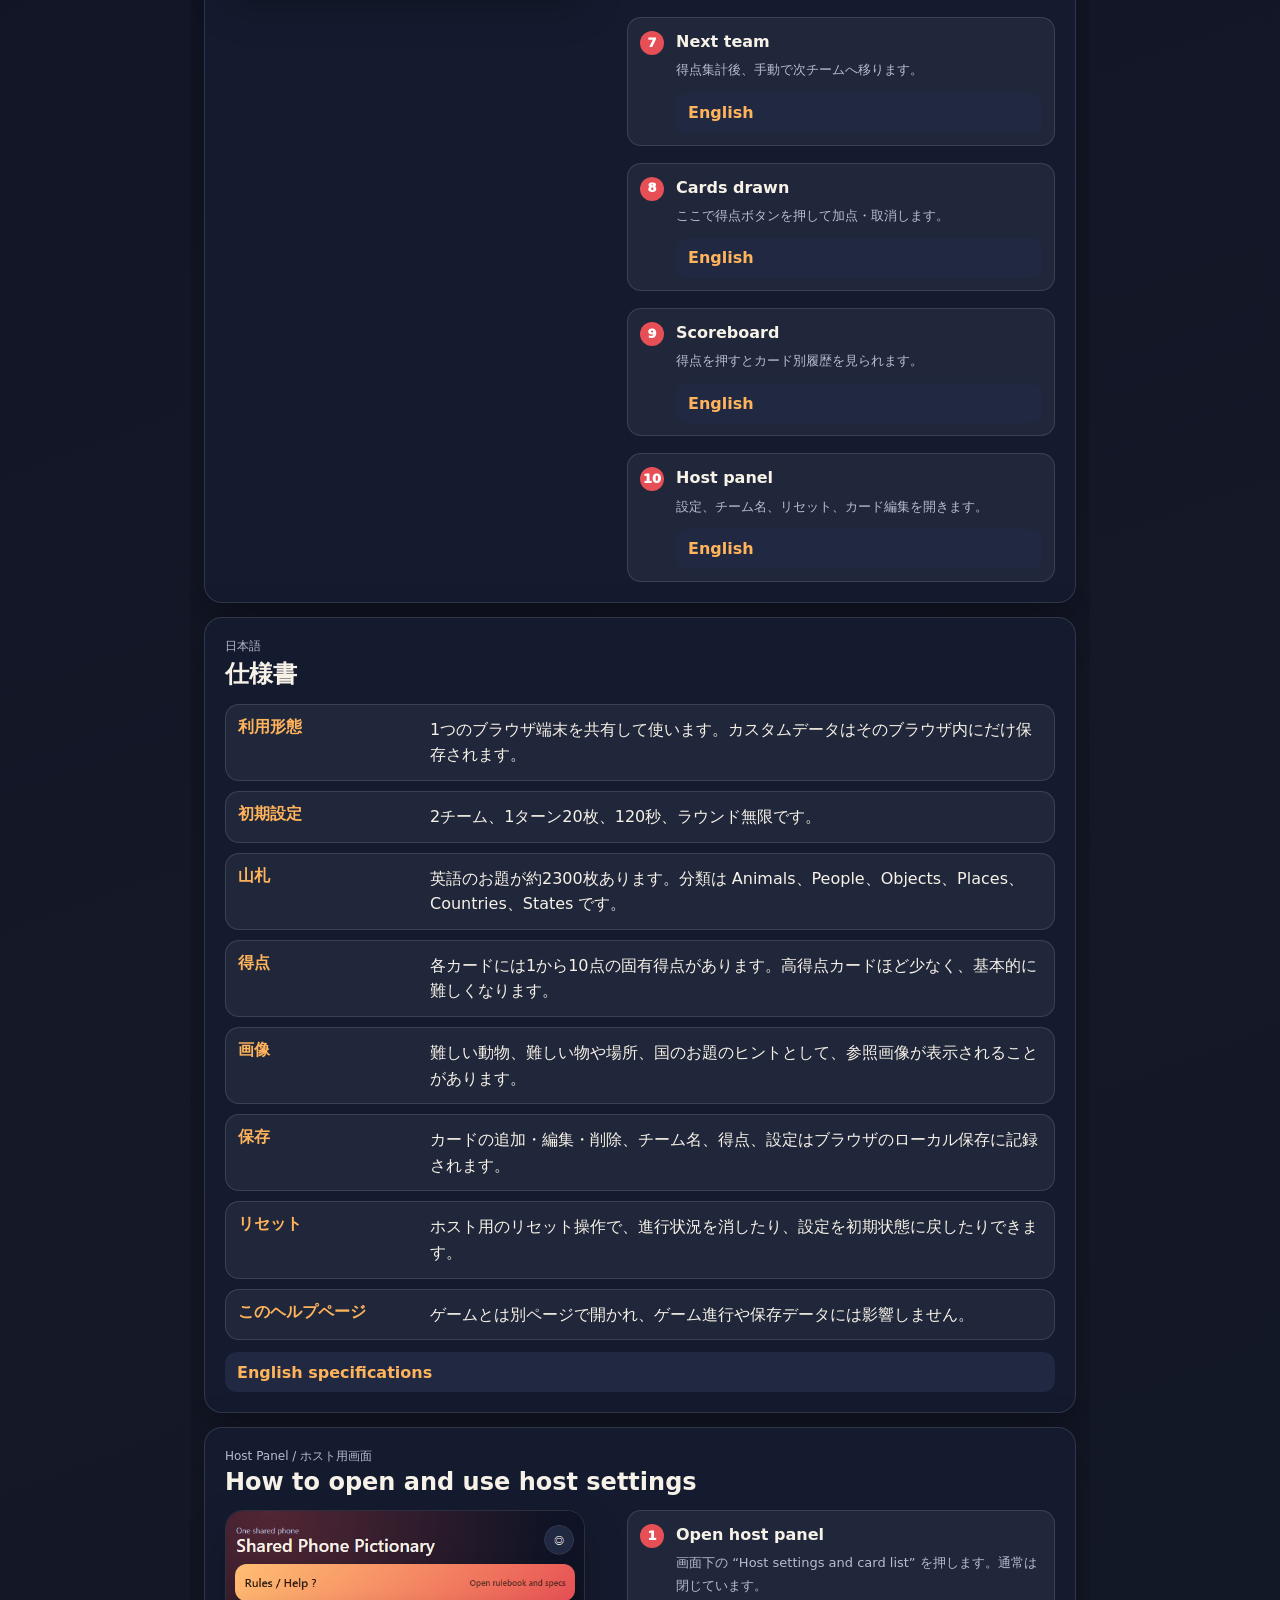
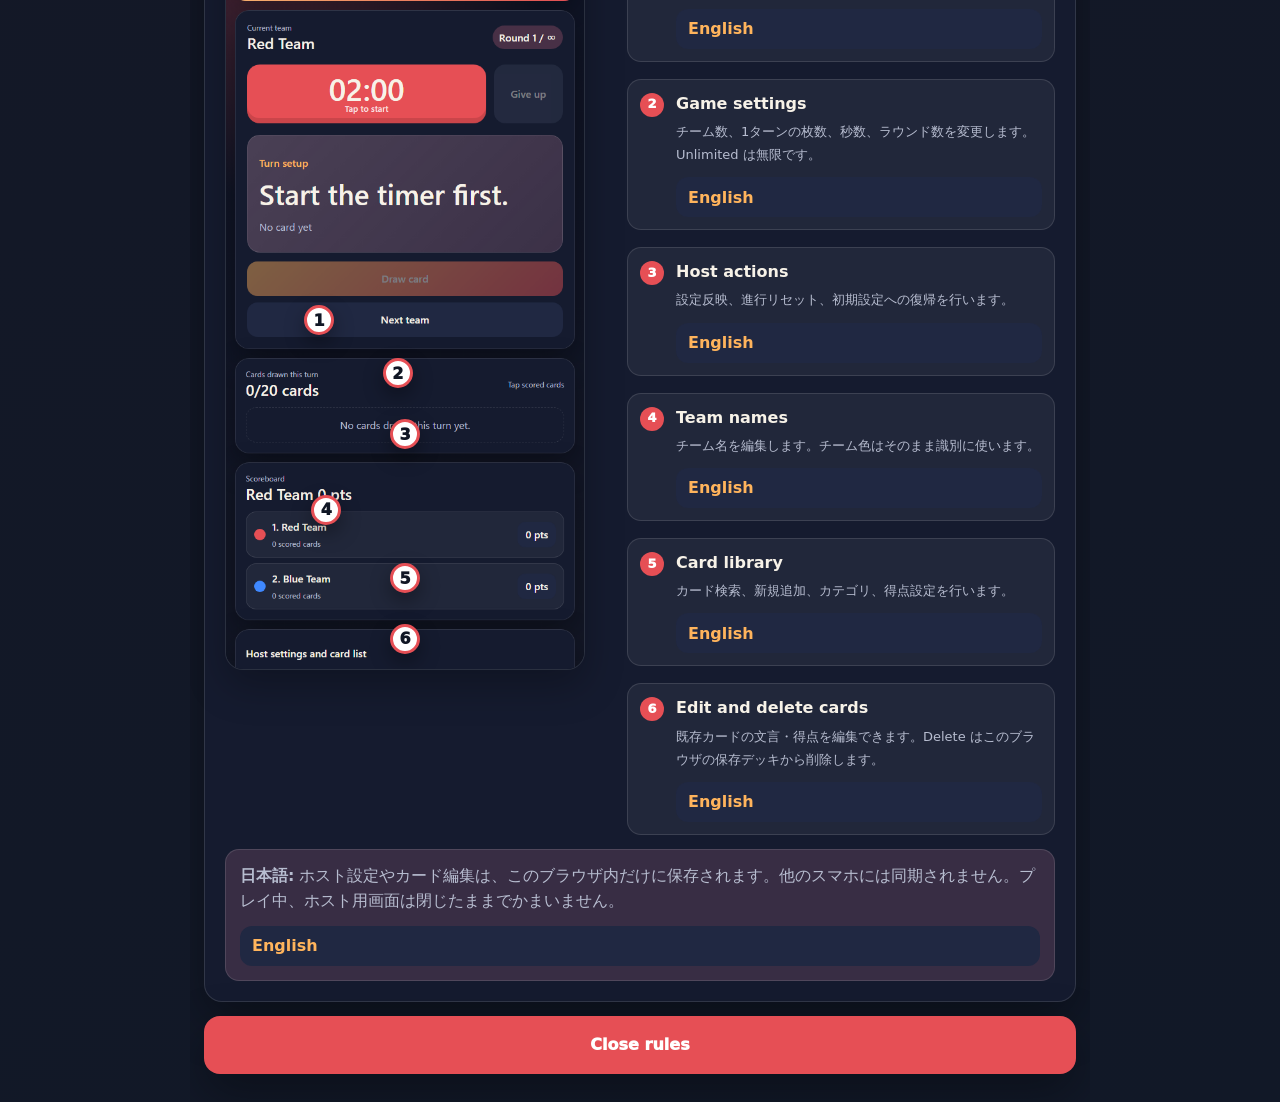
==== commit d9375640: "Improve mobile rules layout and collapse English text" ====
--- a/rules.html
+++ b/rules.html
@@ -5,7 +5,7 @@
     <meta name="viewport" content="width=device-width, initial-scale=1, viewport-fit=cover" />
     <meta name="theme-color" content="#0e1325" />
     <title>Rules and Specs / ルールと仕様</title>
-    <link rel="stylesheet" href="styles.css?v=20260805-guide" />
+    <link rel="stylesheet" href="styles.css?v=20260805-mobile-guide" />
   </head>
   <body>
     <main class="app rules-page">
@@ -15,6 +15,38 @@
           <h1>Shared Phone Pictionary</h1>
         </div>
         <button class="help-button return-to-game" type="button">Close rules</button>
+      </section>
+
+      <section class="rules-section">
+        <p class="label">日本語</p>
+        <h2>ルールブック</h2>
+        <ol>
+          <li>スマホを1台だけ使い、チームごとに回しながら遊びます。</li>
+          <li>初期設定は、2チーム、1ターン20枚、制限時間120秒、ラウンド無限です。</li>
+          <li>ターン開始時にタイマーを押します。カードはタイマー開始後に引けます。</li>
+          <li>制限時間中、そのターンの上限枚数までカードを引けます。引いたカードの中から任意の数を描いてかまいません。</li>
+          <li>得点できるのは、そのターン中に引いたカードだけです。</li>
+          <li>正解したカードの得点ボタンを押すと得点になります。もう一度押すと取り消せます。</li>
+          <li>残り時間が0になると、現在のカードは隠れます。下のリストで正解カードを集計してから、手動で Next team を押します。</li>
+          <li>タイマーを一時停止すると、現在のカードは隠れます。再開すると同じカードが再び表示されます。</li>
+          <li>Give up はタイマーを終了し、得点集計の状態にします。自動では次のチームに移りません。</li>
+          <li>ホストが設定したラウンド数まで遊びます。Unlimited の場合は、やめるまで続けられます。</li>
+        </ol>
+        <details class="language-toggle">
+          <summary>English rulebook</summary>
+          <ol>
+            <li>Use one shared phone and pass it between teams.</li>
+            <li>The default setup is 2 teams, 20 cards per turn, 120 seconds, and unlimited rounds.</li>
+            <li>At the start of a turn, tap the timer. Cards can be drawn only after the timer starts.</li>
+            <li>During the turn, draw up to the card limit. The team may attempt any number of the cards drawn that turn.</li>
+            <li>Only cards drawn during the current turn may be scored.</li>
+            <li>Tap a card's point button when that card was successfully drawn and guessed. Tap it again to remove the score.</li>
+            <li>When time reaches 0, the current card is hidden. Score the successful cards below, then tap Next team manually.</li>
+            <li>If the timer is paused, the current card is hidden. Resume the timer to show the same card again.</li>
+            <li>Give up ends the timer and moves the turn to the scoring step. It does not automatically change teams.</li>
+            <li>The game continues until the host's round limit is reached. If rounds are Unlimited, play continues until the group stops.</li>
+          </ol>
+        </details>
       </section>
 
       <section class="rules-section">
@@ -35,95 +67,18 @@
             <span class="callout" style="--x: 50%; --y: 91%;">10</span>
           </div>
           <ol class="guide-list">
-            <li><strong>Rules / Help</strong><span>Open this rulebook in a separate tab. / このルールブックを別タブで開きます。</span></li>
-            <li><strong>Team color</strong><span>Switch the visual theme for the current team. / 現在チームの色テーマを切り替えます。</span></li>
-            <li><strong>Timer</strong><span>Start or pause the turn. Pausing hides the current card. / ターン開始・一時停止。停止中はカードが隠れます。</span></li>
-            <li><strong>Give up</strong><span>End the timer and move to scoring without changing teams. / タイマーを止め、チーム移動せず得点集計に入ります。</span></li>
-            <li><strong>Prompt card</strong><span>The only card currently visible for drawing. / いま描ける、現在表示中のカードです。</span></li>
-            <li><strong>Draw card</strong><span>Draw another card after the timer starts. / タイマー開始後、次のカードを引きます。</span></li>
-            <li><strong>Next team</strong><span>Move manually to the next team after scoring. / 得点集計後、手動で次チームへ移ります。</span></li>
-            <li><strong>Cards drawn</strong><span>Tap point buttons here to add or remove scores. / ここで得点ボタンを押して加点・取消します。</span></li>
-            <li><strong>Scoreboard</strong><span>Tap a score to see card-by-card history. / 得点を押すとカード別履歴を見られます。</span></li>
-            <li><strong>Host panel</strong><span>Open settings, team names, reset controls, and card editing. / 設定、チーム名、リセット、カード編集を開きます。</span></li>
+            <li><strong>Rules / Help</strong><span>このルールブックを別タブで開きます。</span><details class="inline-english"><summary>English</summary><p>Open this rulebook in a separate tab.</p></details></li>
+            <li><strong>Team color</strong><span>現在チームの色テーマを切り替えます。</span><details class="inline-english"><summary>English</summary><p>Switch the visual theme for the current team.</p></details></li>
+            <li><strong>Timer</strong><span>ターン開始・一時停止。停止中はカードが隠れます。</span><details class="inline-english"><summary>English</summary><p>Start or pause the turn. Pausing hides the current card.</p></details></li>
+            <li><strong>Give up</strong><span>タイマーを止め、チーム移動せず得点集計に入ります。</span><details class="inline-english"><summary>English</summary><p>End the timer and move to scoring without changing teams.</p></details></li>
+            <li><strong>Prompt card</strong><span>いま描ける、現在表示中のカードです。</span><details class="inline-english"><summary>English</summary><p>The only card currently visible for drawing.</p></details></li>
+            <li><strong>Draw card</strong><span>タイマー開始後、次のカードを引きます。</span><details class="inline-english"><summary>English</summary><p>Draw another card after the timer starts.</p></details></li>
+            <li><strong>Next team</strong><span>得点集計後、手動で次チームへ移ります。</span><details class="inline-english"><summary>English</summary><p>Move manually to the next team after scoring.</p></details></li>
+            <li><strong>Cards drawn</strong><span>ここで得点ボタンを押して加点・取消します。</span><details class="inline-english"><summary>English</summary><p>Tap point buttons here to add or remove scores.</p></details></li>
+            <li><strong>Scoreboard</strong><span>得点を押すとカード別履歴を見られます。</span><details class="inline-english"><summary>English</summary><p>Tap a score to see card-by-card history.</p></details></li>
+            <li><strong>Host panel</strong><span>設定、チーム名、リセット、カード編集を開きます。</span><details class="inline-english"><summary>English</summary><p>Open settings, team names, reset controls, and card editing.</p></details></li>
           </ol>
         </div>
-      </section>
-
-      <section class="rules-section">
-        <p class="label">Host Panel / ホスト用画面</p>
-        <h2>How to open and use host settings</h2>
-        <div class="screen-guide">
-          <div class="screenshot-frame">
-            <img src="assets/host-screen.png" alt="Host settings panel with numbered control locations" />
-            <span class="callout" style="--x: 26%; --y: 54%;">1</span>
-            <span class="callout" style="--x: 48%; --y: 61%;">2</span>
-            <span class="callout" style="--x: 50%; --y: 69%;">3</span>
-            <span class="callout" style="--x: 28%; --y: 79%;">4</span>
-            <span class="callout" style="--x: 50%; --y: 88%;">5</span>
-            <span class="callout" style="--x: 50%; --y: 96%;">6</span>
-          </div>
-          <ol class="guide-list">
-            <li><strong>Open host panel</strong><span>Tap “Host settings and card list” at the bottom of the game screen. It is closed by default. / 画面下の “Host settings and card list” を押します。通常は閉じています。</span></li>
-            <li><strong>Game settings</strong><span>Change team count, cards per turn, seconds, and round limit. Rounds set to Unlimited means endless play. / チーム数、1ターンの枚数、秒数、ラウンド数を変更します。Unlimited は無限です。</span></li>
-            <li><strong>Host actions</strong><span>Apply settings, reset current progress, or return the browser to the default setup. / 設定反映、進行リセット、初期設定への復帰を行います。</span></li>
-            <li><strong>Team names</strong><span>Edit team names. The team color remains the team identity. / チーム名を編集します。チーム色はそのまま識別に使います。</span></li>
-            <li><strong>Card library</strong><span>Search cards, add new cards, choose category, and choose point value. / カード検索、新規追加、カテゴリ、得点設定を行います。</span></li>
-            <li><strong>Edit and delete cards</strong><span>Existing card text and score can be edited. Delete removes the card from this browser’s saved deck. / 既存カードの文言・得点を編集できます。Delete はこのブラウザの保存デッキから削除します。</span></li>
-          </ol>
-        </div>
-        <div class="host-spec-note">
-          <p><strong>English:</strong> Host changes are saved in this browser only. They do not sync to other phones. The host panel does not need to stay open during play.</p>
-          <p><strong>日本語:</strong> ホスト設定やカード編集は、このブラウザ内だけに保存されます。他のスマホには同期されません。プレイ中、ホスト用画面は閉じたままでかまいません。</p>
-        </div>
-      </section>
-
-      <section class="rules-section">
-        <p class="label">English</p>
-        <h2>Rulebook</h2>
-        <ol>
-          <li>Use one shared phone and pass it between teams.</li>
-          <li>The default setup is 2 teams, 20 cards per turn, 120 seconds, and unlimited rounds.</li>
-          <li>At the start of a turn, tap the timer. Cards can be drawn only after the timer starts.</li>
-          <li>During the turn, draw up to the card limit. The team may attempt any number of the cards drawn that turn.</li>
-          <li>Only cards drawn during the current turn may be scored.</li>
-          <li>Tap a card's point button when that card was successfully drawn and guessed. Tap it again to remove the score.</li>
-          <li>When time reaches 0, the current card is hidden. Score the successful cards below, then tap Next team manually.</li>
-          <li>If the timer is paused, the current card is hidden. Resume the timer to show the same card again.</li>
-          <li>Give up ends the timer and moves the turn to the scoring step. It does not automatically change teams.</li>
-          <li>The game continues until the host's round limit is reached. If rounds are Unlimited, play continues until the group stops.</li>
-        </ol>
-      </section>
-
-      <section class="rules-section">
-        <p class="label">日本語</p>
-        <h2>ルールブック</h2>
-        <ol>
-          <li>スマホを1台だけ使い、チームごとに回しながら遊びます。</li>
-          <li>初期設定は、2チーム、1ターン20枚、制限時間120秒、ラウンド無限です。</li>
-          <li>ターン開始時にタイマーを押します。カードはタイマー開始後に引けます。</li>
-          <li>制限時間中、そのターンの上限枚数までカードを引けます。引いたカードの中から任意の数を描いてかまいません。</li>
-          <li>得点できるのは、そのターン中に引いたカードだけです。</li>
-          <li>正解したカードの得点ボタンを押すと得点になります。もう一度押すと取り消せます。</li>
-          <li>残り時間が0になると、現在のカードは隠れます。下のリストで正解カードを集計してから、手動で Next team を押します。</li>
-          <li>タイマーを一時停止すると、現在のカードは隠れます。再開すると同じカードが再び表示されます。</li>
-          <li>Give up はタイマーを終了し、得点集計の状態にします。自動では次のチームに移りません。</li>
-          <li>ホストが設定したラウンド数まで遊びます。Unlimited の場合は、やめるまで続けられます。</li>
-        </ol>
-      </section>
-
-      <section class="rules-section">
-        <p class="label">English</p>
-        <h2>Specifications</h2>
-        <dl class="spec-list">
-          <div><dt>Device model</dt><dd>One shared browser device. Custom data is saved only in that browser.</dd></div>
-          <div><dt>Default settings</dt><dd>2 teams, 20 cards per turn, 120 seconds, unlimited rounds.</dd></div>
-          <div><dt>Deck</dt><dd>About 2,300 English prompts across Animals, People, Objects, Places, Countries, and States.</dd></div>
-          <div><dt>Scoring</dt><dd>Each card has a 1-10 point score. Higher scores are rarer and generally harder.</dd></div>
-          <div><dt>Images</dt><dd>Reference images may appear for difficult animals, difficult objects or places, and country clues.</dd></div>
-          <div><dt>Persistence</dt><dd>Card additions, edits, deletions, team names, scores, and settings are stored in local browser storage.</dd></div>
-          <div><dt>Reset</dt><dd>Host reset controls can clear progress and return settings to the default setup.</dd></div>
-          <div><dt>This help page</dt><dd>This page opens separately and does not read or change the game state.</dd></div>
-        </dl>
       </section>
 
       <section class="rules-section">
@@ -139,6 +94,50 @@
           <div><dt>リセット</dt><dd>ホスト用のリセット操作で、進行状況を消したり、設定を初期状態に戻したりできます。</dd></div>
           <div><dt>このヘルプページ</dt><dd>ゲームとは別ページで開かれ、ゲーム進行や保存データには影響しません。</dd></div>
         </dl>
+        <details class="language-toggle">
+          <summary>English specifications</summary>
+          <dl class="spec-list">
+            <div><dt>Device model</dt><dd>One shared browser device. Custom data is saved only in that browser.</dd></div>
+            <div><dt>Default settings</dt><dd>2 teams, 20 cards per turn, 120 seconds, unlimited rounds.</dd></div>
+            <div><dt>Deck</dt><dd>About 2,300 English prompts across Animals, People, Objects, Places, Countries, and States.</dd></div>
+            <div><dt>Scoring</dt><dd>Each card has a 1-10 point score. Higher scores are rarer and generally harder.</dd></div>
+            <div><dt>Images</dt><dd>Reference images may appear for difficult animals, difficult objects or places, and country clues.</dd></div>
+            <div><dt>Persistence</dt><dd>Card additions, edits, deletions, team names, scores, and settings are stored in local browser storage.</dd></div>
+            <div><dt>Reset</dt><dd>Host reset controls can clear progress and return settings to the default setup.</dd></div>
+            <div><dt>This help page</dt><dd>This page opens separately and does not read or change the game state.</dd></div>
+          </dl>
+        </details>
+      </section>
+
+      <section class="rules-section">
+        <p class="label">Host Panel / ホスト用画面</p>
+        <h2>How to open and use host settings</h2>
+        <div class="screen-guide host-guide">
+          <div class="screenshot-frame host-shot">
+            <img src="assets/host-screen.png" alt="Host settings panel with numbered control locations" />
+            <span class="callout" style="--x: 26%; --y: 54%;">1</span>
+            <span class="callout" style="--x: 48%; --y: 61%;">2</span>
+            <span class="callout" style="--x: 50%; --y: 69%;">3</span>
+            <span class="callout" style="--x: 28%; --y: 79%;">4</span>
+            <span class="callout" style="--x: 50%; --y: 88%;">5</span>
+            <span class="callout" style="--x: 50%; --y: 96%;">6</span>
+          </div>
+          <ol class="guide-list">
+            <li><strong>Open host panel</strong><span>画面下の “Host settings and card list” を押します。通常は閉じています。</span><details class="inline-english"><summary>English</summary><p>Tap “Host settings and card list” at the bottom of the game screen. It is closed by default.</p></details></li>
+            <li><strong>Game settings</strong><span>チーム数、1ターンの枚数、秒数、ラウンド数を変更します。Unlimited は無限です。</span><details class="inline-english"><summary>English</summary><p>Change team count, cards per turn, seconds, and round limit. Rounds set to Unlimited means endless play.</p></details></li>
+            <li><strong>Host actions</strong><span>設定反映、進行リセット、初期設定への復帰を行います。</span><details class="inline-english"><summary>English</summary><p>Apply settings, reset current progress, or return the browser to the default setup.</p></details></li>
+            <li><strong>Team names</strong><span>チーム名を編集します。チーム色はそのまま識別に使います。</span><details class="inline-english"><summary>English</summary><p>Edit team names. The team color remains the team identity.</p></details></li>
+            <li><strong>Card library</strong><span>カード検索、新規追加、カテゴリ、得点設定を行います。</span><details class="inline-english"><summary>English</summary><p>Search cards, add new cards, choose category, and choose point value.</p></details></li>
+            <li><strong>Edit and delete cards</strong><span>既存カードの文言・得点を編集できます。Delete はこのブラウザの保存デッキから削除します。</span><details class="inline-english"><summary>English</summary><p>Existing card text and score can be edited. Delete removes the card from this browser’s saved deck.</p></details></li>
+          </ol>
+        </div>
+        <div class="host-spec-note">
+          <p><strong>日本語:</strong> ホスト設定やカード編集は、このブラウザ内だけに保存されます。他のスマホには同期されません。プレイ中、ホスト用画面は閉じたままでかまいません。</p>
+          <details class="inline-english">
+            <summary>English</summary>
+            <p>Host changes are saved in this browser only. They do not sync to other phones. The host panel does not need to stay open during play.</p>
+          </details>
+        </div>
       </section>
 
       <section class="rules-closed" id="rulesClosed" hidden>
--- a/styles.css
+++ b/styles.css
@@ -18,6 +18,7 @@
 body {
   margin: 0;
   min-height: 100vh;
+  overflow-x: hidden;
   background:
     radial-gradient(circle at 12% 0%, color-mix(in srgb, var(--accent) 32%, transparent), transparent 28rem),
     linear-gradient(160deg, var(--bg), #141827 58%, #111827);
@@ -497,6 +498,7 @@
 
 .rules-page {
   width: min(100%, 900px);
+  overflow-x: hidden;
 }
 
 .rules-hero {
@@ -505,6 +507,7 @@
 
 .rules-section,
 .rules-closed {
+  min-width: 0;
   margin-top: 14px;
   padding: 20px;
   background: color-mix(in srgb, var(--surface) 92%, black);
@@ -555,19 +558,28 @@
   line-height: 1.7;
 }
 
+.rules-section li,
+.rules-section p,
+.rules-section dd,
+.guide-list span {
+  overflow-wrap: anywhere;
+}
+
 .rules-section li + li {
   margin-top: 7px;
 }
 
 .screen-guide {
   display: grid;
-  grid-template-columns: minmax(260px, 360px) 1fr;
+  grid-template-columns: minmax(0, 360px) minmax(0, 1fr);
   gap: 18px;
   align-items: start;
 }
 
 .screenshot-frame {
   position: relative;
+  min-width: 0;
+  max-width: 100%;
   overflow: hidden;
   border-radius: 18px;
   border: 1px solid var(--line);
@@ -579,6 +591,11 @@
   display: block;
   width: 100%;
   height: auto;
+}
+
+.host-shot {
+  max-height: 760px;
+  overflow: auto;
 }
 
 .callout {
@@ -600,6 +617,7 @@
 
 .guide-list {
   display: grid;
+  min-width: 0;
   gap: 10px;
   margin: 0;
   padding: 0;
@@ -661,6 +679,36 @@
   margin-top: 8px;
 }
 
+.language-toggle,
+.inline-english {
+  margin-top: 12px;
+}
+
+.language-toggle summary,
+.inline-english summary {
+  min-height: 40px;
+  display: flex;
+  align-items: center;
+  padding: 0 12px;
+  border-radius: 12px;
+  background: var(--surface-2);
+  color: var(--accent-2);
+  font-weight: 900;
+  cursor: pointer;
+}
+
+.language-toggle ol,
+.language-toggle .spec-list,
+.inline-english p {
+  margin-top: 10px;
+}
+
+.inline-english p {
+  color: var(--muted);
+  font-size: 13px;
+  line-height: 1.55;
+}
+
 .spec-list {
   display: grid;
   gap: 10px;
@@ -688,6 +736,75 @@
   line-height: 1.6;
 }
 
+@media (max-width: 760px) {
+  .rules-page {
+    width: 100vw;
+    max-width: 100vw;
+    margin: 0;
+    padding-left: 10px;
+    padding-right: 10px;
+  }
+
+  .rules-page * {
+    min-width: 0;
+  }
+
+  .rules-hero {
+    align-items: flex-start;
+  }
+
+  .rules-hero h1 {
+    font-size: 24px;
+  }
+
+  .rules-section,
+  .rules-closed {
+    width: 100%;
+    max-width: 100%;
+    overflow: hidden;
+    padding: 14px;
+    border-radius: 16px;
+  }
+
+  .rules-section ol {
+    padding-left: 18px;
+  }
+
+  .screen-guide {
+    grid-template-columns: 1fr;
+    gap: 14px;
+  }
+
+  .screenshot-frame {
+    width: min(100%, 420px);
+    margin: 0 auto;
+  }
+
+  .host-shot {
+    max-height: 62vh;
+  }
+
+  .callout {
+    width: 26px;
+    height: 26px;
+    border-width: 2px;
+    font-size: 12px;
+  }
+
+  .guide-list li {
+    padding: 11px 11px 11px 44px;
+  }
+
+  .guide-list span,
+  .host-spec-note p {
+    font-size: 12px;
+  }
+
+  .spec-list div {
+    grid-template-columns: 1fr;
+  }
+}
+
 @media (max-width: 380px) {
   .timer span {
     font-size: 40px;
@@ -717,11 +834,7 @@
     flex-direction: column;
   }
 
-  .spec-list div {
-    grid-template-columns: 1fr;
-  }
-
-  .screen-guide {
-    grid-template-columns: 1fr;
-  }
-}
+  .rules-hero {
+    gap: 8px;
+  }
+}
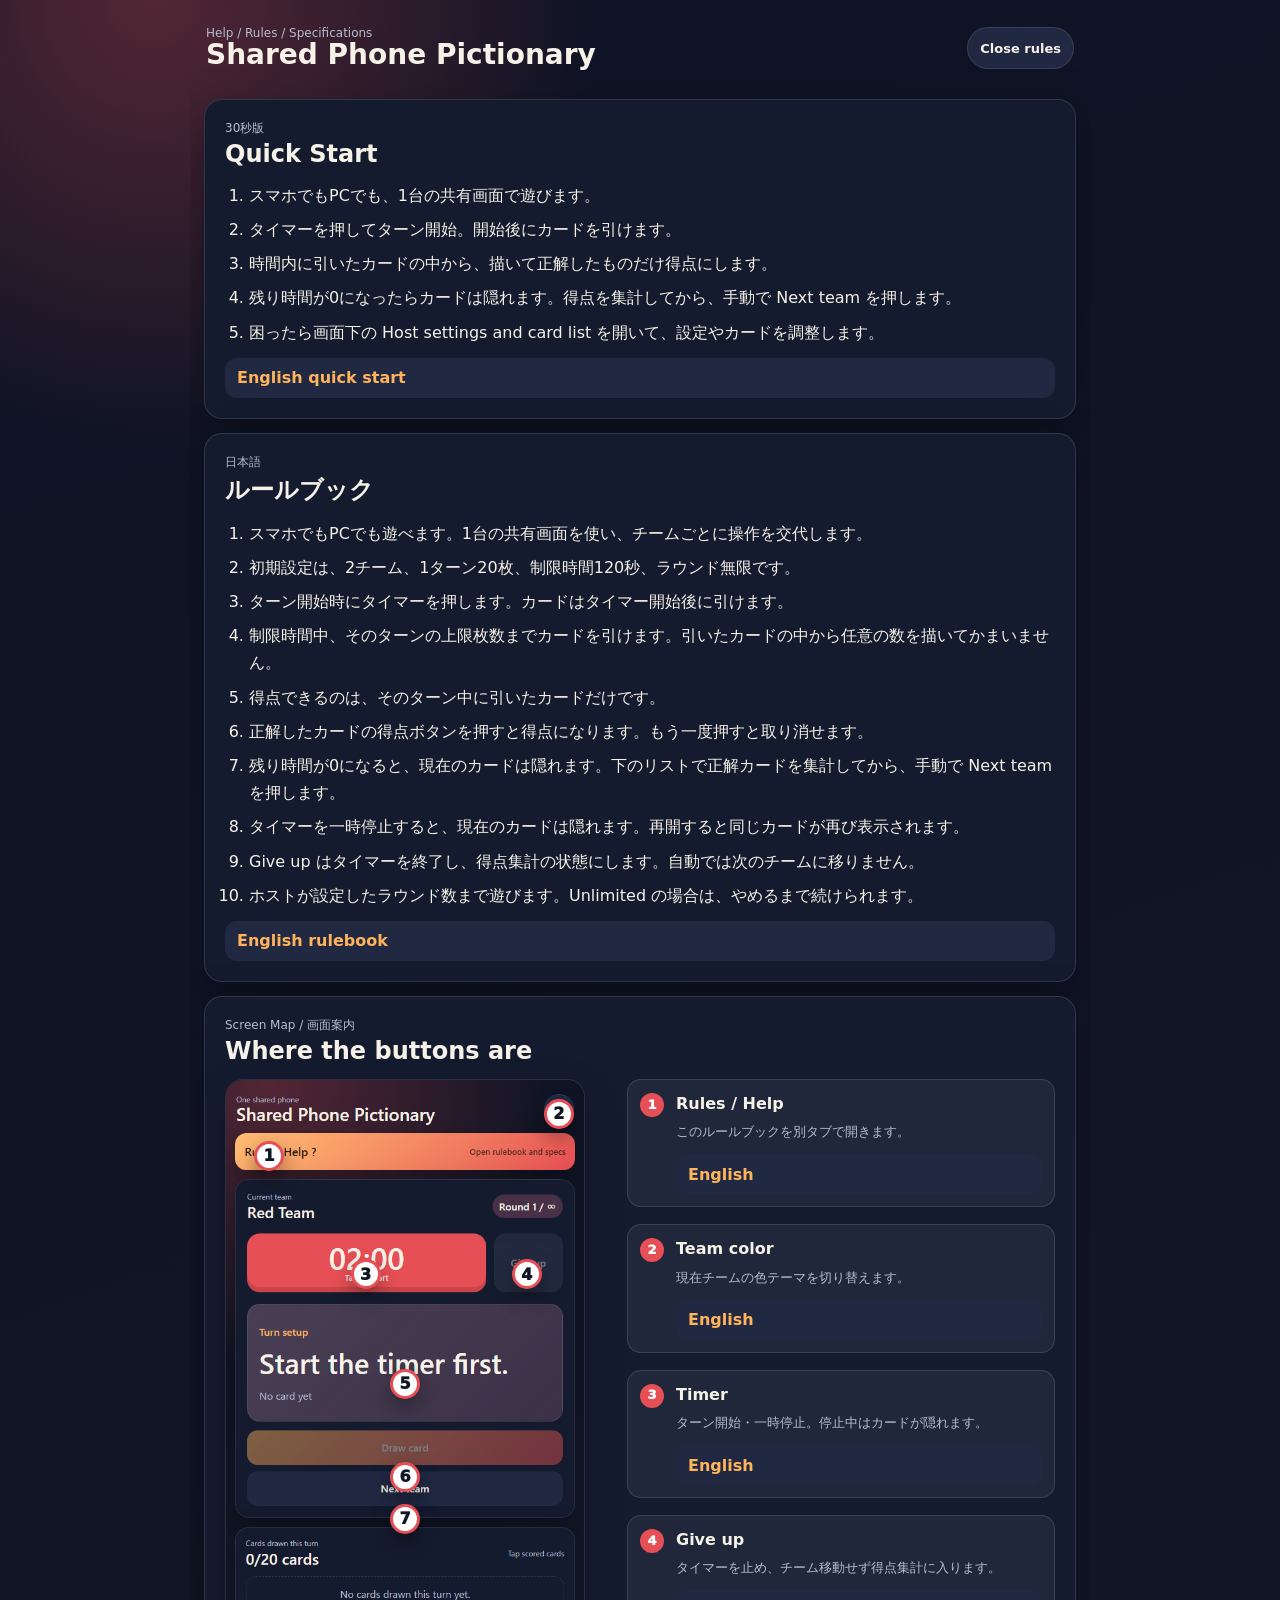
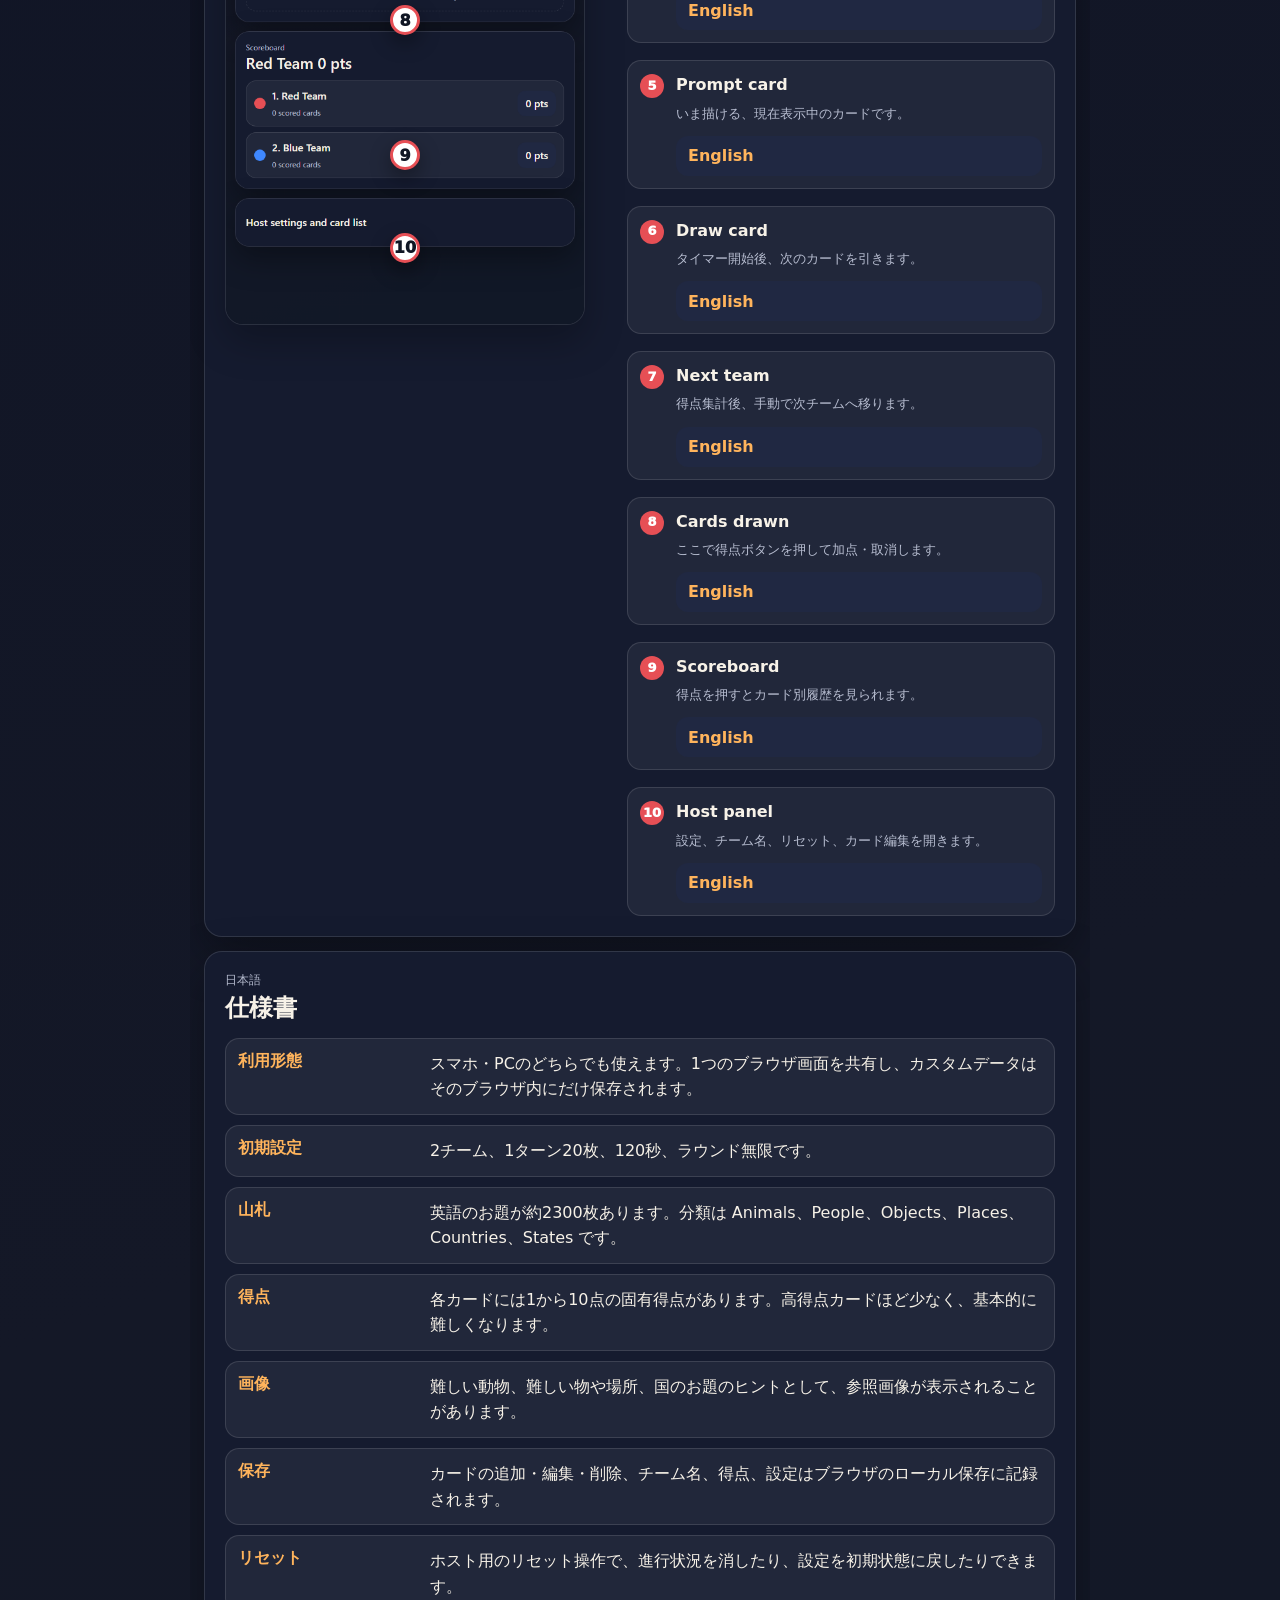
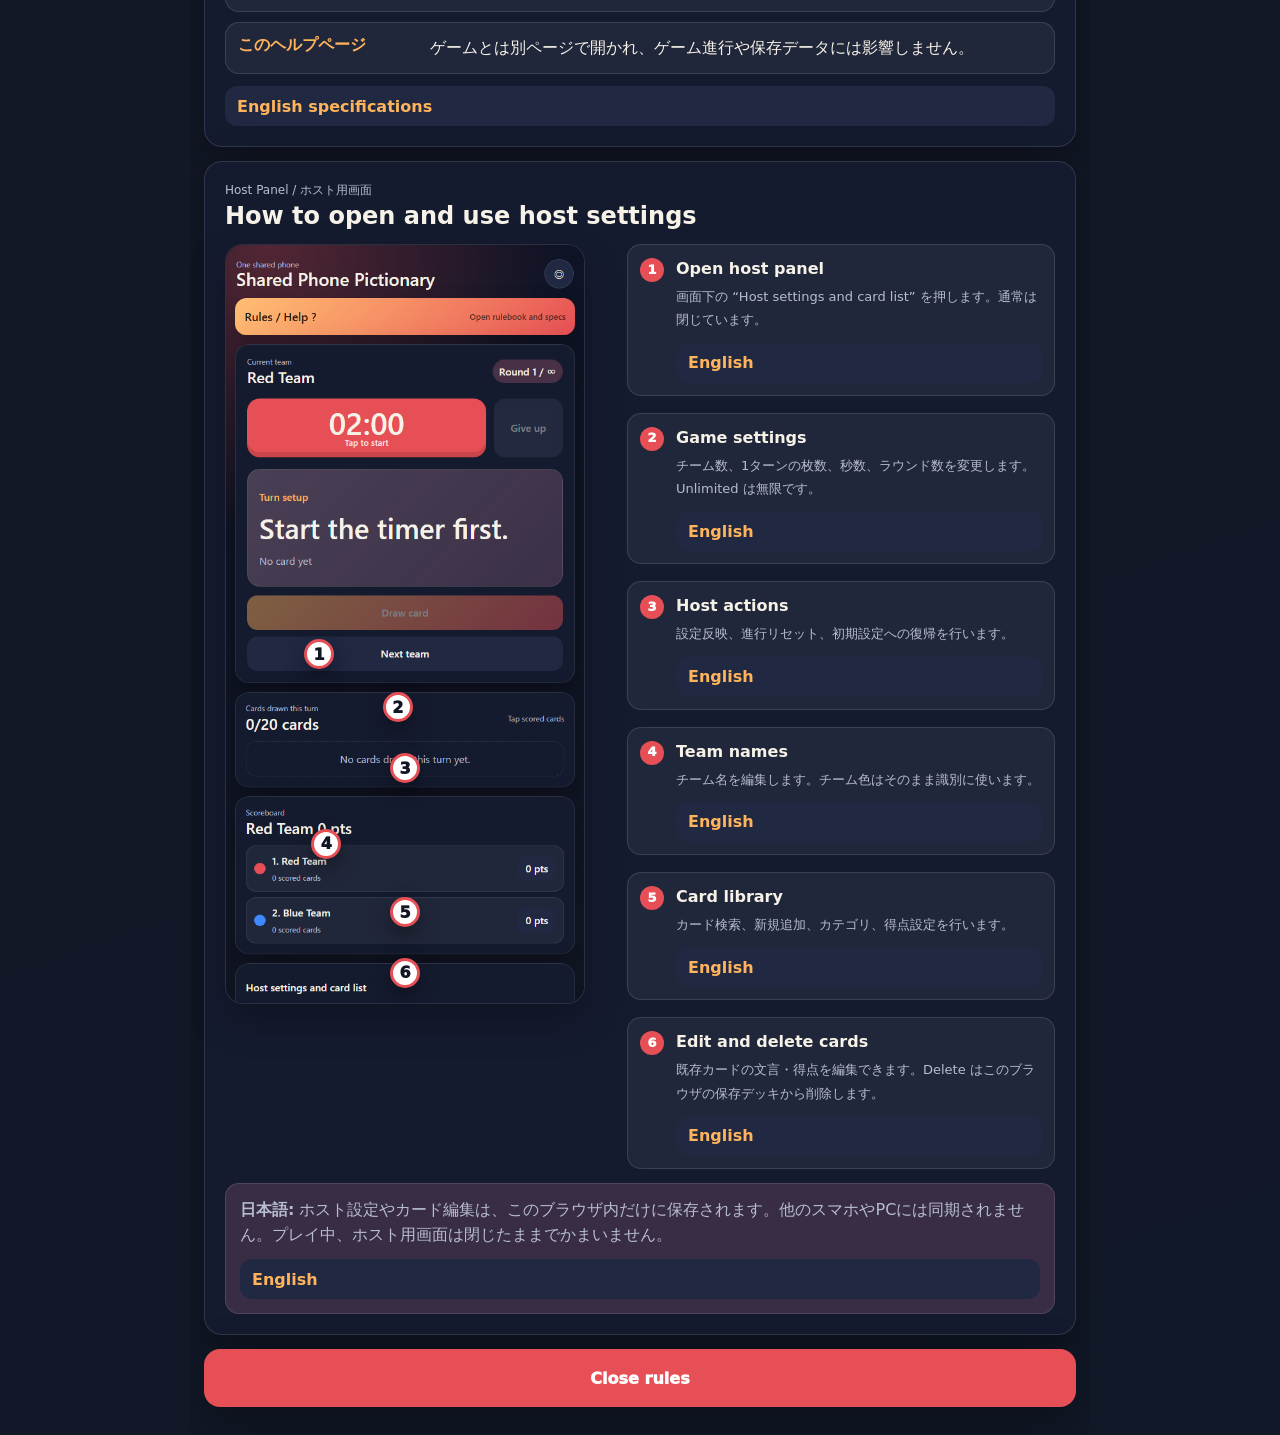
==== commit 881c7eac: "Update rules for shared phone or PC play" ====
--- a/rules.html
+++ b/rules.html
@@ -17,11 +17,33 @@
         <button class="help-button return-to-game" type="button">Close rules</button>
       </section>
 
+      <section class="rules-section quick-start">
+        <p class="label">30秒版</p>
+        <h2>Quick Start</h2>
+        <ol>
+          <li>スマホでもPCでも、1台の共有画面で遊びます。</li>
+          <li>タイマーを押してターン開始。開始後にカードを引けます。</li>
+          <li>時間内に引いたカードの中から、描いて正解したものだけ得点にします。</li>
+          <li>残り時間が0になったらカードは隠れます。得点を集計してから、手動で Next team を押します。</li>
+          <li>困ったら画面下の Host settings and card list を開いて、設定やカードを調整します。</li>
+        </ol>
+        <details class="language-toggle">
+          <summary>English quick start</summary>
+          <ol>
+            <li>Play on one shared phone, tablet, or PC screen.</li>
+            <li>Tap the timer to start a turn. Cards can be drawn after the timer starts.</li>
+            <li>During the turn, score only the drawn cards that were successfully guessed.</li>
+            <li>When time reaches 0, the card is hidden. Score the turn, then tap Next team manually.</li>
+            <li>Open Host settings and card list at the bottom if you need to change settings or edit cards.</li>
+          </ol>
+        </details>
+      </section>
+
       <section class="rules-section">
         <p class="label">日本語</p>
         <h2>ルールブック</h2>
         <ol>
-          <li>スマホを1台だけ使い、チームごとに回しながら遊びます。</li>
+          <li>スマホでもPCでも遊べます。1台の共有画面を使い、チームごとに操作を交代します。</li>
           <li>初期設定は、2チーム、1ターン20枚、制限時間120秒、ラウンド無限です。</li>
           <li>ターン開始時にタイマーを押します。カードはタイマー開始後に引けます。</li>
           <li>制限時間中、そのターンの上限枚数までカードを引けます。引いたカードの中から任意の数を描いてかまいません。</li>
@@ -35,7 +57,7 @@
         <details class="language-toggle">
           <summary>English rulebook</summary>
           <ol>
-            <li>Use one shared phone and pass it between teams.</li>
+            <li>Play on a phone or a PC. Use one shared screen and let teams take turns controlling it.</li>
             <li>The default setup is 2 teams, 20 cards per turn, 120 seconds, and unlimited rounds.</li>
             <li>At the start of a turn, tap the timer. Cards can be drawn only after the timer starts.</li>
             <li>During the turn, draw up to the card limit. The team may attempt any number of the cards drawn that turn.</li>
@@ -85,7 +107,7 @@
         <p class="label">日本語</p>
         <h2>仕様書</h2>
         <dl class="spec-list">
-          <div><dt>利用形態</dt><dd>1つのブラウザ端末を共有して使います。カスタムデータはそのブラウザ内にだけ保存されます。</dd></div>
+          <div><dt>利用形態</dt><dd>スマホ・PCのどちらでも使えます。1つのブラウザ画面を共有し、カスタムデータはそのブラウザ内にだけ保存されます。</dd></div>
           <div><dt>初期設定</dt><dd>2チーム、1ターン20枚、120秒、ラウンド無限です。</dd></div>
           <div><dt>山札</dt><dd>英語のお題が約2300枚あります。分類は Animals、People、Objects、Places、Countries、States です。</dd></div>
           <div><dt>得点</dt><dd>各カードには1から10点の固有得点があります。高得点カードほど少なく、基本的に難しくなります。</dd></div>
@@ -97,7 +119,7 @@
         <details class="language-toggle">
           <summary>English specifications</summary>
           <dl class="spec-list">
-            <div><dt>Device model</dt><dd>One shared browser device. Custom data is saved only in that browser.</dd></div>
+            <div><dt>Device model</dt><dd>Works on phones and PCs. Use one shared browser screen. Custom data is saved only in that browser.</dd></div>
             <div><dt>Default settings</dt><dd>2 teams, 20 cards per turn, 120 seconds, unlimited rounds.</dd></div>
             <div><dt>Deck</dt><dd>About 2,300 English prompts across Animals, People, Objects, Places, Countries, and States.</dd></div>
             <div><dt>Scoring</dt><dd>Each card has a 1-10 point score. Higher scores are rarer and generally harder.</dd></div>
@@ -132,10 +154,10 @@
           </ol>
         </div>
         <div class="host-spec-note">
-          <p><strong>日本語:</strong> ホスト設定やカード編集は、このブラウザ内だけに保存されます。他のスマホには同期されません。プレイ中、ホスト用画面は閉じたままでかまいません。</p>
+          <p><strong>日本語:</strong> ホスト設定やカード編集は、このブラウザ内だけに保存されます。他のスマホやPCには同期されません。プレイ中、ホスト用画面は閉じたままでかまいません。</p>
           <details class="inline-english">
             <summary>English</summary>
-            <p>Host changes are saved in this browser only. They do not sync to other phones. The host panel does not need to stay open during play.</p>
+            <p>Host changes are saved in this browser only. They do not sync to other phones or PCs. The host panel does not need to stay open during play.</p>
           </details>
         </div>
       </section>
--- a/styles.css
+++ b/styles.css
@@ -761,7 +761,6 @@
   .rules-closed {
     width: 100%;
     max-width: 100%;
-    overflow: hidden;
     padding: 14px;
     border-radius: 16px;
   }
@@ -800,6 +799,15 @@
     font-size: 12px;
   }
 
+  .rules-section li,
+  .rules-section p,
+  .rules-section dd,
+  .guide-list span,
+  .inline-english p {
+    word-break: auto-phrase;
+    overflow-wrap: anywhere;
+  }
+
   .spec-list div {
     grid-template-columns: 1fr;
   }
